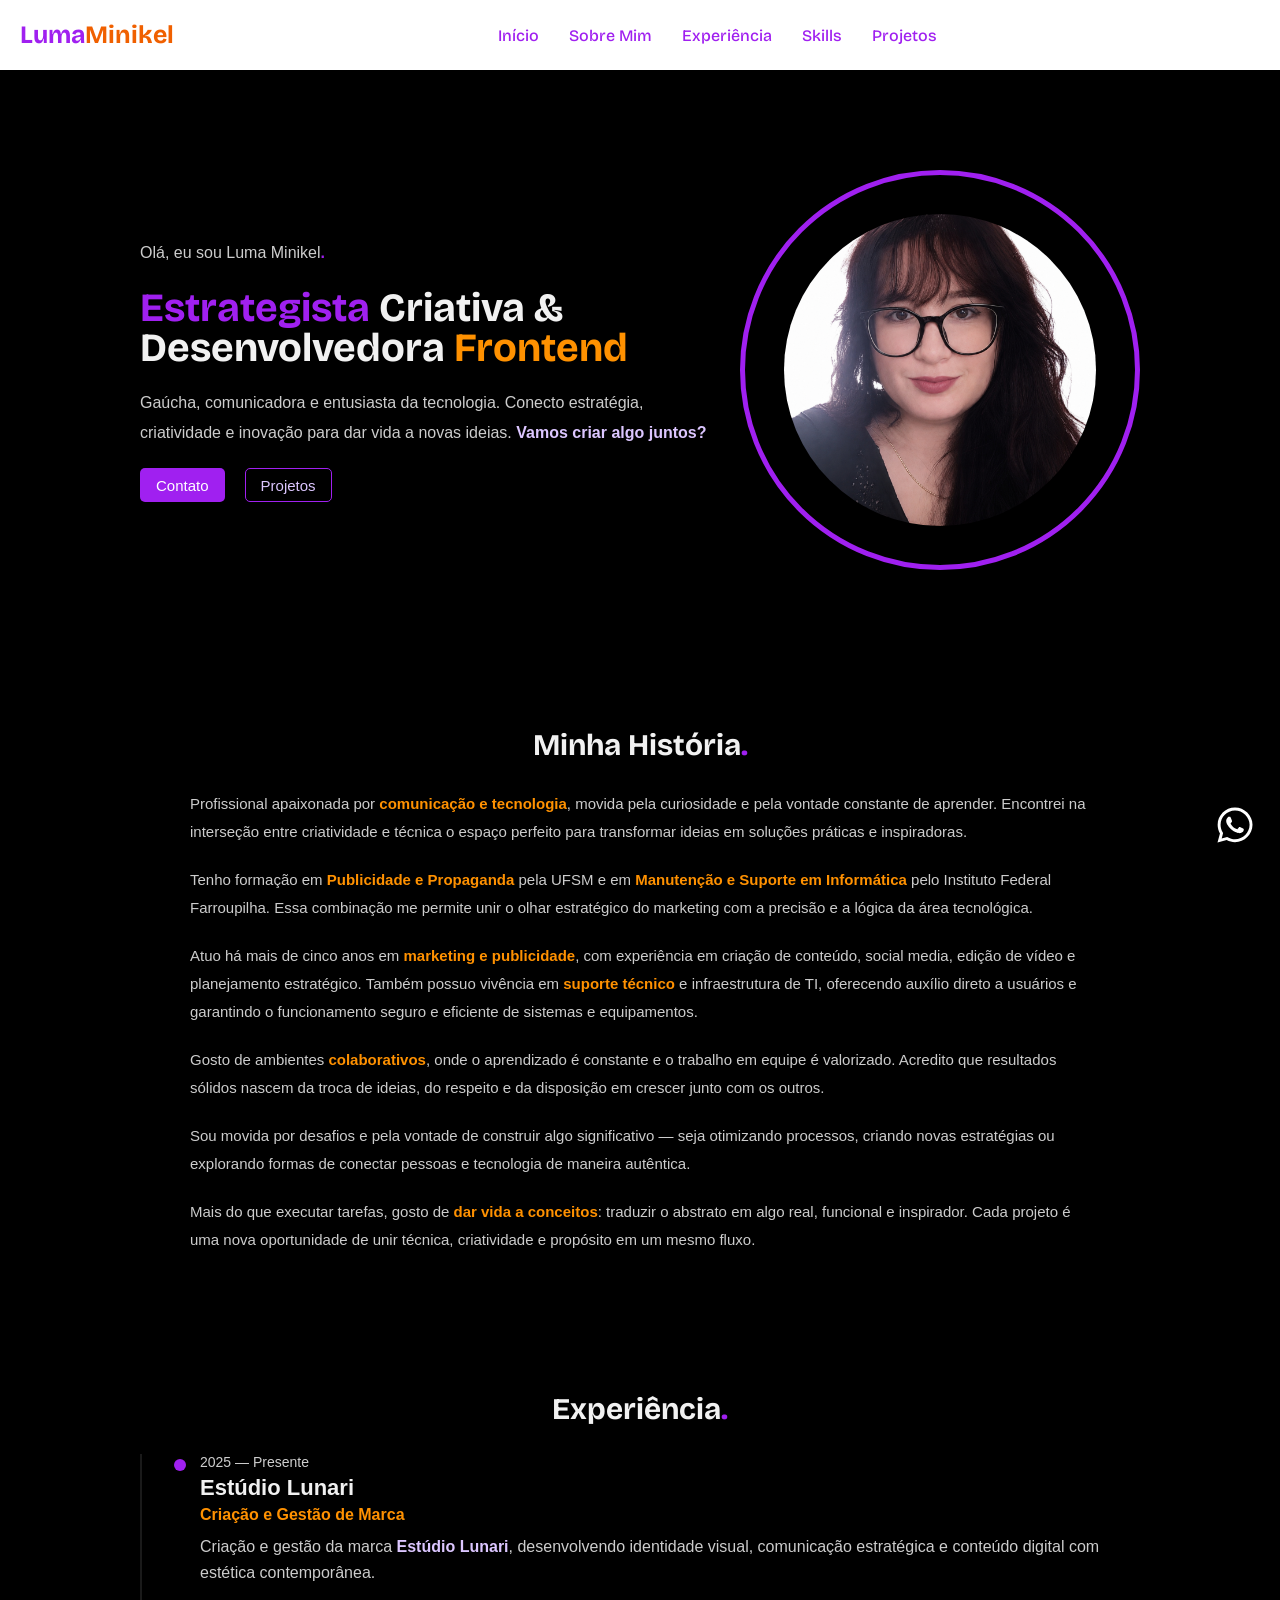
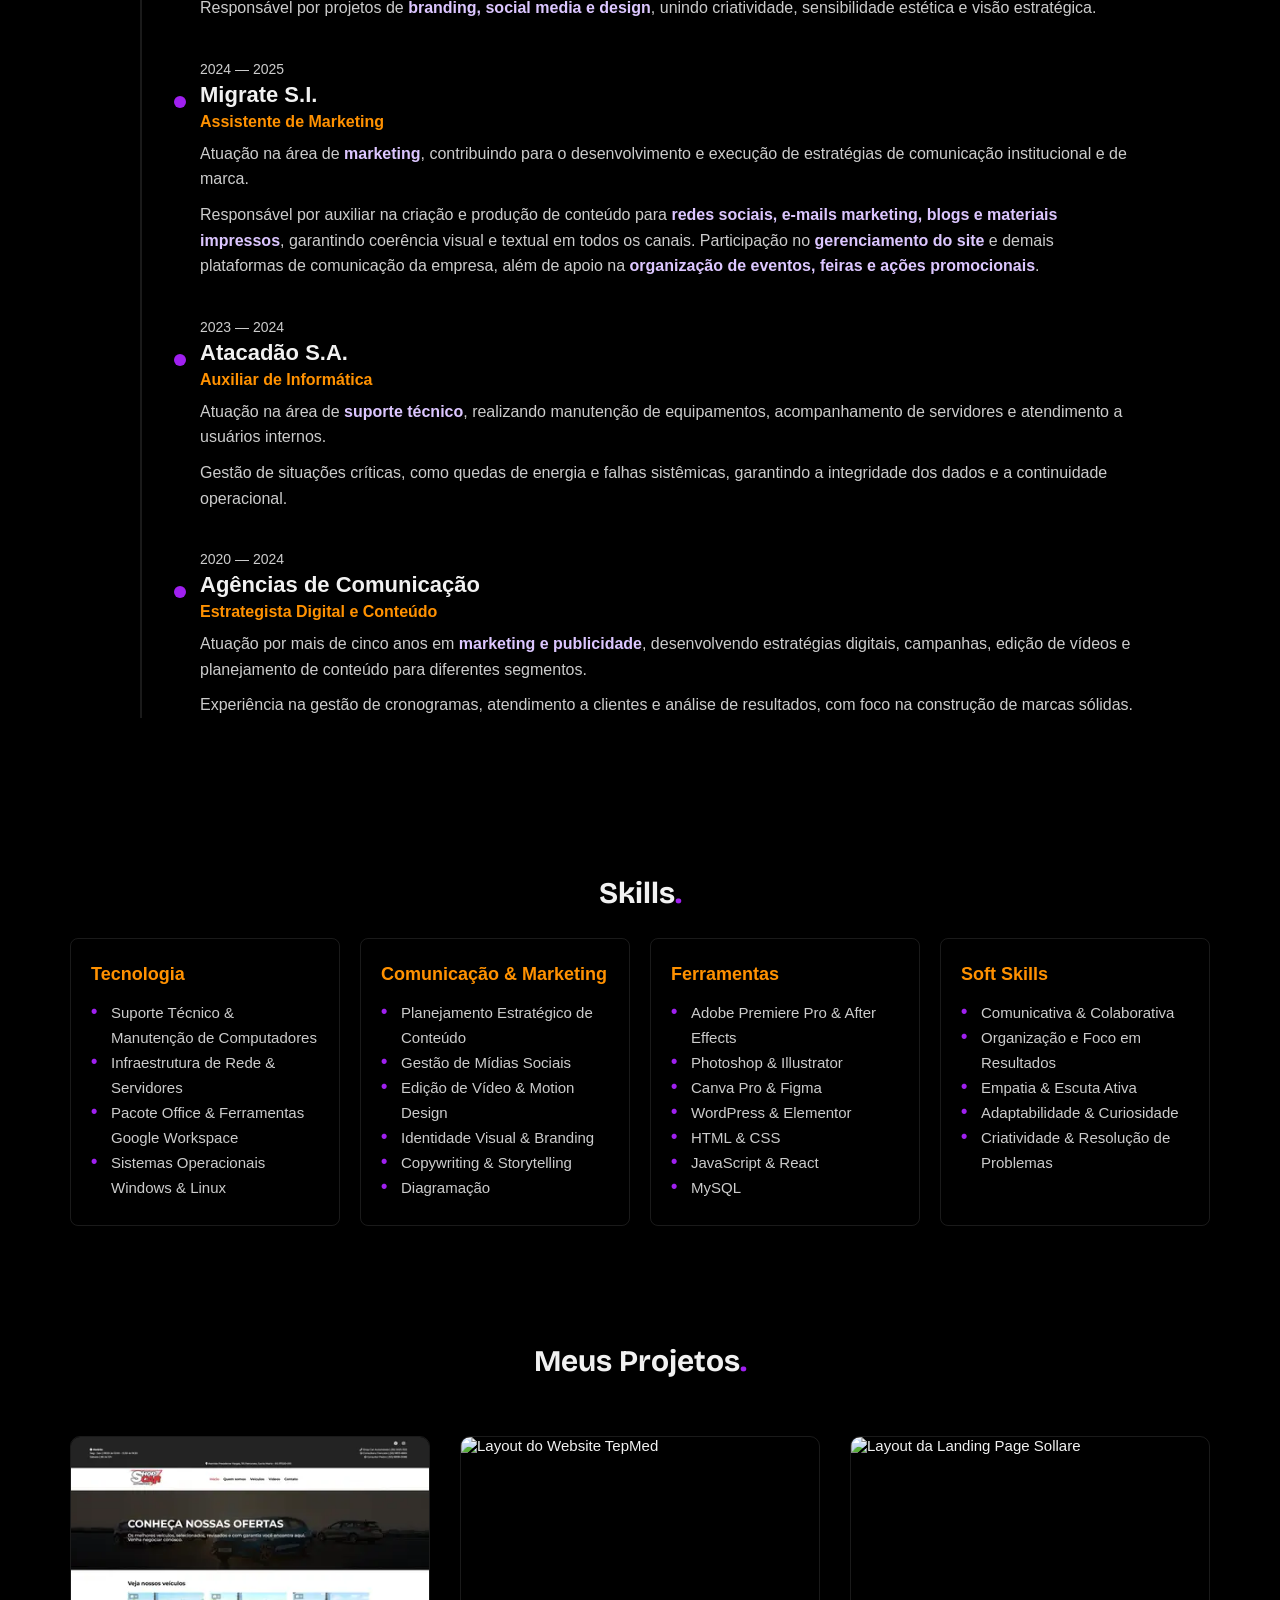
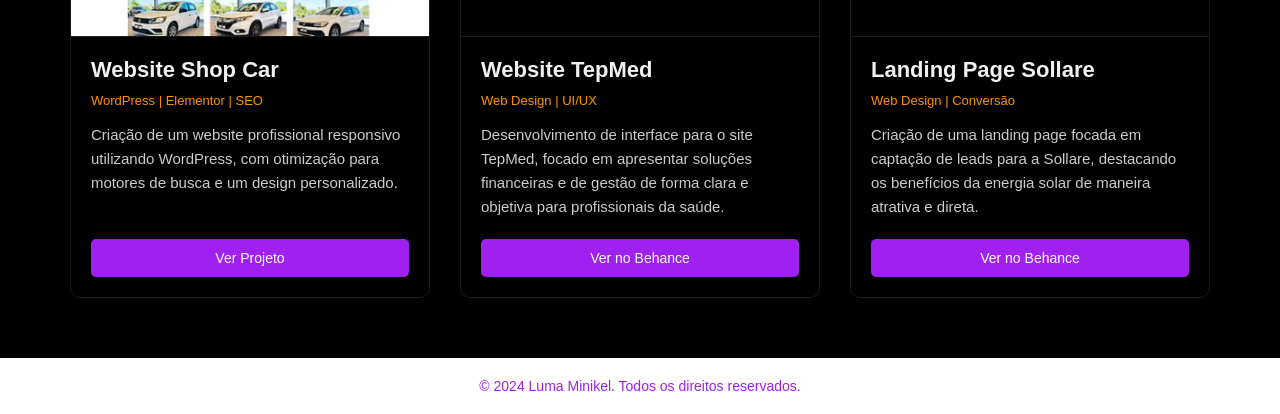
==== index.html @ 836a4a55 "ajustes projetos" ====
<!DOCTYPE html>
<html lang="pt-br">

<head>
  <meta charset="UTF-8">
  <meta name="viewport" content="width=device-width, initial-scale=1.0">
  <meta name="description"
    content="Portfólio de Luma Minikel, Estrategista Criativa e Desenvolvedora Frontend. Conheça meus projetos e minha jornada unindo comunicação, design e tecnologia.">
  <link rel="stylesheet" href="styles.css">
  <link rel="preconnect" href="https://fonts.googleapis.com">
  <link rel="preconnect" href="https://fonts.gstatic.com" crossorigin>
  <link
    href="https://fonts.googleapis.com/css2?family=Bricolage+Grotesque:opsz,wght@12..96,200..800&family=Raleway:ital,wght@0,100..900;1,100..900&display=swap"
    rel="stylesheet">

  <a href="https://wa.me/55559812413691" aria-label="Fale conosco no WhatsApp" target="_blank">
    <img src="assets/whatsapp-brands-solid-full.svg" alt="Ícone do WhatsApp"
      style="width: 50px; height: 50px; position: fixed; bottom: 50px; right: 20px; z-index: 1000;">
  </a>


  <title>Luma Minikel</title>

</head>

<body>
  <main>
    <header>
      <a href="#">
        <div><span class="enfaseprimaria">Luma</span><span class="enfasemenu">Minikel</span></div>
      </a>
      <nav>
        <button class="menu-hamburger" aria-label="Abrir menu"><span></span></button>
        <ul>
          <li><a href="#">Início</a></li>
          <li><a href="#about">Sobre Mim</a></li>
          <li><a href="#experience">Experiência</a></li>
          <li><a href="#skills">Skills</a></li>
          <li><a href="#projects">Projetos</a></li>
        </ul>
      </nav>
    </header>

    <section id="hero">
      <article>
        <p> Olá, eu sou Luma Minikel<span class="enfaseprimaria">.</span></p>
        <h1><span class="enfaseprimaria">Estrategista</span> Criativa & Desenvolvedora <span
            class="enfasesecundaria">Frontend</span></h1>
        <p> Gaúcha, comunicadora e entusiasta da tecnologia. Conecto estratégia, criatividade e inovação para dar vida a
          novas ideias. <span class="enfaseterciaria">Vamos criar algo juntos?</span>
        </p>

        <div class="hero-buttons" style="display: flex; gap: 2rem">
          <a class="primary" href="https://wa.me/5555981241369" target="_blank" rel="noopener noreferrer">Contato</a>

          <a class="outline" href="#projects">Projetos</a>
        </div>
      </article>
      <div class="frame">
        <img src="assets/Foto_Luma.webp" alt="Foto de perfil de Luma Minikel" fetchpriority="high">
      </div>
    </section>
    </section>
    <section id="about">
      <h2>Minha História<span class="enfaseprimaria">.</span></h2>
      <article>
        <p>
          Profissional apaixonada por <span class="enfasesecundaria">comunicação e tecnologia</span>, movida pela
          curiosidade e pela vontade constante de aprender.
          Encontrei na interseção entre criatividade e técnica o espaço perfeito para transformar ideias em soluções
          práticas e inspiradoras.
        </p>

        <p>
          Tenho formação em <span class="enfasesecundaria">Publicidade e Propaganda</span> pela UFSM e em <span
            class="enfasesecundaria">Manutenção e Suporte em Informática</span> pelo Instituto Federal Farroupilha.
          Essa combinação me permite unir o olhar estratégico do marketing com a precisão e a lógica da área
          tecnológica.
        </p>

        <p>
          Atuo há mais de cinco anos em <span class="enfasesecundaria">marketing e publicidade</span>, com experiência
          em
          criação de conteúdo, social media, edição de vídeo e planejamento estratégico.
          Também possuo vivência em <span class="enfasesecundaria">suporte técnico</span> e infraestrutura de TI,
          oferecendo auxílio direto a usuários e garantindo o funcionamento seguro e eficiente de sistemas e
          equipamentos.
        </p>

        <p>
          Gosto de ambientes <span class="enfasesecundaria">colaborativos</span>, onde o aprendizado é constante e o
          trabalho em equipe é valorizado.
          Acredito que resultados sólidos nascem da troca de ideias, do respeito e da disposição em crescer junto com os
          outros.
        </p>

        <p>
          Sou movida por desafios e pela vontade de construir algo significativo — seja otimizando processos, criando
          novas estratégias ou explorando formas de conectar pessoas e tecnologia de maneira autêntica.
        </p>

        <p>
          Mais do que executar tarefas, gosto de <span class="enfasesecundaria">dar vida a conceitos</span>: traduzir o
          abstrato em algo real, funcional e inspirador.
          Cada projeto é uma nova oportunidade de unir técnica, criatividade e propósito em um mesmo fluxo.
        </p>

      </article>
    </section>
    <section id="experience">
      <h2>Experiência<span class="enfaseprimaria">.</span></h2>

      <div class="linha-do-tempo-container">

        <article class="item-experiencia">
          <div class="data-e-ponto">
            <span class="data">2025 — Presente</span>
            <div class="ponto-timeline"></div>
          </div>
          <div class="conteudo-experiencia">
            <h3>Estúdio Lunari</h3>
            <p class="cargo">Criação e Gestão de Marca</p>
            <p class="descricao">Criação e gestão da marca <span class="enfaseterciaria">Estúdio Lunari</span>,
              desenvolvendo
              identidade visual, comunicação estratégica e conteúdo digital com estética contemporânea.</p>
            <p class="descricao">Responsável por projetos de <span class="enfaseterciaria">branding, social media e
                design</span>, unindo criatividade, sensibilidade estética e visão estratégica.</p>
          </div>
        </article>

        <article class="item-experiencia">
          <div class="data-e-ponto">
            <span class="data">2024 — 2025</span>
            <div class="ponto-timeline"></div>
          </div>
          <div class="conteudo-experiencia">
            <h3>Migrate S.I.</h3>
            <p class="cargo">Assistente de Marketing</p>
            <p class="descricao">Atuação na área de <span class="enfaseterciaria">marketing</span>, contribuindo para o
              desenvolvimento e execução de estratégias de comunicação institucional e de marca.</p>
            <p class="descricao">Responsável por auxiliar na criação e produção de conteúdo para <span
                class="enfaseterciaria">redes sociais, e-mails marketing, blogs e materiais impressos</span>, garantindo
              coerência visual e textual em todos os canais. Participação no <span class="enfaseterciaria">gerenciamento
                do site</span> e demais plataformas de comunicação da empresa, além de apoio na <span
                class="enfaseterciaria">organização de eventos, feiras e ações promocionais</span>.</p>
          </div>
        </article>
        <article class="item-experiencia">
          <div class="data-e-ponto">
            <span class="data">2023 — 2024</span>
            <div class="ponto-timeline"></div>
          </div>
          <div class="conteudo-experiencia">
            <h3>Atacadão S.A.</h3>
            <p class="cargo">Auxiliar de Informática</p>
            <p class="descricao">Atuação na área de <span class="enfaseterciaria">suporte técnico</span>, realizando
              manutenção de equipamentos, acompanhamento de servidores e atendimento a usuários internos.</p>
            <p class="descricao">Gestão de situações críticas, como quedas de energia e falhas sistêmicas, garantindo a
              integridade dos dados e a continuidade operacional.</p>
          </div>
        </article>
        <article class="item-experiencia">
          <div class="data-e-ponto">
            <span class="data">2020 — 2024</span>
            <div class="ponto-timeline"></div>
          </div>
          <div class="conteudo-experiencia">
            <h3>Agências de Comunicação</h3>
            <p class="cargo">Estrategista Digital e Conteúdo</p>
            <p class="descricao">Atuação por mais de cinco anos em <span class="enfaseterciaria">marketing e
                publicidade</span>, desenvolvendo estratégias digitais, campanhas, edição de vídeos e planejamento de
              conteúdo para diferentes segmentos.</p>
            <p class="descricao">Experiência na gestão de cronogramas, atendimento a clientes e análise de resultados,
              com foco na construção de marcas sólidas.</p>
          </div>
        </article>


      </div>
    </section>

    <section id="skills">
      <h2>Skills<span class="enfaseprimaria">.</span></h2>
      <article>
        <div class="skillGroup">
          <h3 class="skillTitle">Tecnologia</h3>
          <ul>
            <li>Suporte Técnico & Manutenção de Computadores</li>
            <li>Infraestrutura de Rede & Servidores</li>
            <li>Pacote Office & Ferramentas Google Workspace</li>
            <li>Sistemas Operacionais Windows & Linux</li>
          </ul>
        </div>

        <div class="skillGroup">
          <h3 class="skillTitle">Comunicação & Marketing</h3>
          <ul>
            <li>Planejamento Estratégico de Conteúdo</li>
            <li>Gestão de Mídias Sociais</li>
            <li>Edição de Vídeo & Motion Design</li>
            <li>Identidade Visual & Branding</li>
            <li>Copywriting & Storytelling</li>
            <li>Diagramação</li>
          </ul>
        </div>

        <div class="skillGroup">
          <h3 class="skillTitle">Ferramentas</h3>
          <ul>
            <li>Adobe Premiere Pro & After Effects</li>
            <li>Photoshop & Illustrator</li>
            <li>Canva Pro & Figma</li>
            <li>WordPress & Elementor</li>
            <li>HTML & CSS</li>
            <li>JavaScript & React</li>
            <li>MySQL</li>
          </ul>
        </div>

        <div class="skillGroup">
          <h3 class="skillTitle">Soft Skills</h3>
          <ul>
            <li>Comunicativa & Colaborativa</li>
            <li>Organização e Foco em Resultados</li>
            <li>Empatia & Escuta Ativa</li>
            <li>Adaptabilidade & Curiosidade</li>
            <li>Criatividade & Resolução de Problemas</li>
          </ul>
        </div>
      </article>
    </section>

    <section id="projects">
      <h2>Meus Projetos<span class="enfaseprimaria">.</span></h2>
      <div class="projetos-grid">

      <!-- Projeto 01: Shop Car -->
        <article class="projeto-card">
          <img src="assets/Shopcar Banner.webp" alt="Website Shop Car Automóveis">
          <div class="card-conteudo">
            <h3>Website Shop Car</h3>
            <p class="tecnologias">WordPress | Elementor | SEO</p>
            <p class="descricao">Criação de um website profissional responsivo utilizando WordPress, com otimização para motores de busca e um design personalizado.</p>
            <div class="card-botoes">
              <a href="https://shopcarautomoveis.com.br" target="_blank" class="primary">Ver Projeto</a>
            </div>
          </div>
        </article>

        <!-- Projeto 02: TepMed -->
        <article class="projeto-card">
          <img src="assets/TepMed.jpg" alt="Layout do Website TepMed">
          <div class="card-conteudo">
            <h3>Website TepMed</h3>
            <p class="tecnologias">Web Design | UI/UX</p>
            <p class="descricao">Desenvolvimento de interface para o site TepMed, focado em apresentar soluções financeiras e de gestão de forma clara e objetiva para profissionais da saúde.</p>
            <div class="card-botoes">
              <a href="SEU_LINK_DO_BEHANCE_AQUI" target="_blank" class="primary">Ver no Behance</a>
            </div>
          </div>
        </article>

        <!-- Projeto 03: Sollare -->
        <article class="projeto-card">
          <img src="assets/Sollare.jpg" alt="Layout da Landing Page Sollare">
          <div class="card-conteudo">
            <h3>Landing Page Sollare</h3>
            <p class="tecnologias">Web Design | Conversão</p>
            <p class="descricao">Criação de uma landing page focada em captação de leads para a Sollare, destacando os benefícios da energia solar de maneira atrativa e direta.</p>
            <div class="card-botoes">
              <a href="SEU_LINK_DO_BEHANCE_AQUI" target="_blank" class="primary">Ver no Behance</a>
            </div>
          </div>
        </article>

      </div>
    </section>

  </main>
  <footer>
    <p>© 2024 Luma Minikel. Todos os direitos reservados.</p>
  </footer>
  <script src="main.js" defer></script>
</body>

</html>
---- styles.css ----
/* =================================
   1. RESET E VARIÁVEIS (DARK MODE)
   ================================= */
* {
  margin: 0;
  padding: 0;
  box-sizing: border-box;
}

:root {
  /* Cores do Purplefolio (Dark Mode) */
  --color-menu-destaque: #f06000;
  --color-primary: #a020f0; /* Roxo principal */
  --color-secondary: #ff9100; /* Laranja de destaque */
  --color-terciary: #dcc6ff; /* Roxo claro */
  --color-accent: #ffffff; /* Cinza Escuro para Header/Footer */
  --background-color: #000000; /* Fundo Preto */
  --font-color: #f1f1f1; /* Texto Branco/Claro */
  --color-sutil-border: rgba(255, 255, 255, 0.1); /* Borda/linha sutil */
  --color-card-background: rgba(255, 255, 255, 0); /* Fundo de cartão sutil */

  font-size: 62.5%;
}

.enfasemenu {
  color: var(--color-menu-destaque);
  font-weight: 700;
}

.enfaseprimaria {
  color: var(--color-primary);
  font-weight: 700;
}
.enfasesecundaria {
  color: var(--color-secondary);
  font-weight: 700;
}

.enfaseterciaria {
  color: var(--color-terciary);
  font-weight: 600;
}

.bricolage-grotesque {
  font-family: "Bricolage Grotesque", sans-serif;
  font-weight: 700;
  font-style: normal;
}

.reaway-regular {
  font-family: "Relaway", sans-serif;
  font-weight: 400;
  font-style: normal;
}

body {
  display: flex;
  flex-direction: column;
  min-height: 100vh;
  background-color: var(--background-color);
  color: var(--font-color);
  font-family: Relaway, sans-serif;
  font-size: 1.5rem;
  font-weight: 500;
}

h1 {
  font-family: "Bricolage Grotesque", sans-serif;
  font-size: 4rem;
  line-height: 4rem;
  font-weight: 700;
  color: var(--font-color);
}

h2 {
  font-family: "Bricolage Grotesque", sans-serif;
  color: var(--font-color); /* Títulos brancos */
  font-size: 3rem;
  font-weight: bolder;
  line-height: 3rem;
  margin-bottom: 3rem;
  text-align: center; /* Centralizando títulos de seção */
}

/* Ajustes de margin para as seções */
#about,
#experience,
#skills {
  padding: 6rem 3rem;
  max-width: 1200px;
  margin: 0 auto; /* Centraliza o conteúdo da seção */
}

#skills ul {
  list-style: none;
}

a.primary,
a.outline {
  text-decoration: none; /* Novo: Remove o sublinhado */
  display: inline-block; /* Novo: Permite padding e box model */
  border: 0.1rem solid transparent;
  border-radius: 0.5rem;
  cursor: pointer;
  font-size: 1.5rem;
  font-weight: 500;
  padding: 0.75rem 1.5rem;
  transition: background-color 0.3s ease, border-color 0.3s ease,
    color 0.3s ease;
}

a.primary {
  background-color: var(--color-primary);
  color: #fff;
}

a.outline {
  background-color: transparent;
  border: 0.1rem solid var(--color-primary);
  color: var(--color-terciary);
}

a.primary:hover,
a.outline:hover {
  background-color: var(--color-secondary);
  border-color: var(--color-secondary);
  color: var(--font-color);
}
/* =================================
   2. ESTILOS DO HEADER E NAVEGAÇÃO
   ================================= */
header {
  display: flex;
  font-family: Bricolage Grotesque, sans-serif;
  justify-content: space-between;
  align-items: center;
  padding: 2rem 2rem;
  background-color: #ffffff;
  box-shadow: var(--color-primary);
  color: var(--color-primary);

  /* PROPRIEDADES PARA FIXAR O MENU */
  position: sticky; /* Define que o elemento deve ser fixo no scroll */
  top: 0; /* Fixa ele a 0px do topo do viewport */
  z-index: 1000; /* Garante que o header fique ACIMA de outros elementos */
}

/* Estilo para o link que envolve o nome/logo (Luma Minikel) */
header > a:first-child {
  text-decoration: none;
  color: inherit;
  font-size: 2.5rem;
  font-weight: 700;
}

/* Estilos para a navegação (nav) */
header nav {
  font-size: 1.6rem;
  flex: 1;
}

/* Estilos para a lista não ordenada (ul) */
header nav ul {
  display: flex;
  justify-content: center;
  gap: 3rem;
  list-style: none; /* Garante que a lista não tenha marcadores */
  padding: 0; /* Remove padding padrão do navegador */
  margin: 0; /* Remove margin padrão do navegador */
}

/* 2. ESTILOS CRUCIAIS: Para a tag <a> dentro do <li> */
header nav ul li a {
  color: inherit; /* Herda a cor do header (var(--color-primary)) */
  text-decoration: none; /* Remove o sublinhado padrão do link */
  font-weight: 500;
  transition: color 0.3s ease;
  cursor: pointer;
  display: block; /* Torna o link um bloco para preencher o <li> */
}

/* Efeito de HOVER (ao passar o mouse) - aplicado ao <a> */
header nav ul li a:hover {
  color: var(--color-menu-destaque);
}

/* Estilo para o link ATIVO, que prevalece sobre o hover */
header nav ul li a.active {
  color: var(--color-menu-destaque);
}

/* ========================================================================= */
/* 3. CORREÇÃO DO SALTO DA ÂNCORA (SCROLL OFFSET) */
/* ========================================================================= */

/* Aplica uma margem no topo de todas as seções que são alvos de links âncora. */
/* O valor (10rem) deve ser MAIOR que a altura total do seu header (Ex: 8rem) */
section[id] {
  scroll-margin-top: 10rem;
}

/* =================================
   3. SEÇÃO HERO
   ================================= */

#hero {
  display: grid;
  grid-template-columns: 2fr 1fr;
  gap: 3rem;
  margin: auto;
  padding: 10rem;
  align-items: center;
  justify-items: end;
  align-content: center;
  justify-content: center;
  max-width: 1200px;
}

#hero article {
  display: flex;
  flex: 1;
  flex-direction: column;
  justify-content: center;
  gap: 2rem;
  align-self: center;
}

#hero article > p {
  font-size: 1.6rem;
  font-weight: 500;
  line-height: 3rem;
  align-content: center;
  color: #cccccc;
}

#hero .frame {
  align-items: center;
  border: 0.5rem solid var(--color-primary);
  border-radius: 50%;
  display: flex;
  justify-content: center;
  width: 40rem;
  height: 40rem;
  min-width: 300px; /* Garante um tamanho mínimo em telas menores */
}

#hero .frame img {
  width: 80%;
  aspect-ratio: 1/1;
  object-fit: cover;
  border-radius: 50%;
  transform: scaleX(-1);
}

/* =================================
   4. SEÇÃO ABOUT
   ================================= */

#about article {
  max-width: 900px;
  margin: 0 auto;
}

#about article p {
  margin-bottom: 2rem;
  line-height: 2.8rem;
  color: #cccccc;
}

/* =================================
   5. SEÇÃO EXPERIENCE (LINHA DO TEMPO - PURPLEFOLIO)
   ================================= */

.linha-do-tempo-container {
  max-width: 100rem;
  margin: 0 auto;
  position: relative;
  padding-left: 2rem; /* Espaço para a linha vertical e ponto */
}

/* Linha Vertical */
.linha-do-tempo-container::before {
  content: "";
  position: absolute;
  top: 0;
  left: 0; /* Alinha a linha na borda esquerda */
  bottom: 0;
  width: 0.2rem;
  background-color: var(--color-sutil-border);
  z-index: 0;
}

.item-experiencia {
  display: block; /* Cada item ocupa uma linha */
  margin-bottom: 4rem;
  position: relative;
  padding-left: 2rem; /* Espaço entre a linha e o texto */
}

/* Ajusta a Data (opcionalmente) */
.data {
  font-weight: 500;
  font-size: 1.4rem;
  color: #cecece;
  margin-bottom: 0.5rem;
  margin-left: 2rem;
  display: block; /* Força a data para cima do título */
}

/* Ponto de marcação */
.ponto-timeline {
  width: 1.2rem;
  height: 1.2rem;
  border-radius: 50%;
  background-color: var(--color-primary);
  position: absolute;
  left: -0.6rem; /* Meia largura para centralizar o ponto na linha vertical (left: 0) */
  top: 3.5rem; /* Ajuste manual para alinhar com o h3 + data */
  z-index: 1;
  box-shadow: 0 0 0 0.4rem var(--background-color);
}

/* Ajusta a posição do ponto para se alinhar com o título/data */
.item-experiencia:first-child .ponto-timeline {
  top: 0.5rem; /* Mais alto para o primeiro item */
}

/* O conteúdo não precisa de Flexbox, pois está em bloco */
.data-e-ponto {
  width: 100%; /* Ocupa a largura total */
  margin-right: 0;
  align-items: flex-start; /* Alinha a data à esquerda */
  position: relative;
}
/* Alinhar o ponto com o texto */
.ponto-timeline {
  left: -0.6rem;
  top: 3.5rem;
}

.conteudo-experiencia {
  flex-grow: 1;
  padding-left: 2rem; /* 20px */
}

.conteudo-experiencia h3 {
  font-size: 2.2rem; /* 22px */
  margin-top: 0; /* AJUSTE DE ALINHAMENTO: Garante que o topo do h3 inicie no 0 */
  margin-bottom: 0.5rem; /* 5px */
  color: var(--font-color);
}

.conteudo-experiencia .cargo {
  font-size: 1.6rem; /* 16px */
  font-weight: 600;
  color: var(--color-secondary);
  margin: 0 0 1rem 0; /* 10px */
}

.conteudo-experiencia .descricao {
  line-height: 1.6;
  font-size: 1.6rem; /* 16px */
  margin-bottom: 1rem; /* 10px */
  color: #cccccc;
}

/* === RESPONSIVIDADE EM REM (768px = 76.8rem) === */

@media (max-width: 76.8rem) {
  .linha-do-tempo-container::before {
    left: 2rem; /* 20px */
  }

  .item-experiencia {
    padding-left: 3rem; /* 30px */
    margin-bottom: 4rem; /* 40px */
  }

  .data {
    position: relative;
    left: 3rem; /* 30px */
  }

  .ponto-timeline {
    left: -1.8rem; /* 18px */
    right: auto;
    top: 3.5rem; /* 35px - Ajustado para alinhar visualmente com o conteúdo no mobile */
  }

  .conteudo-experiencia {
    padding-left: 0;
  }
}

/* =================================
   6. SEÇÃO SKILLS (GRID CARDS - PURPLEFOLIO)
   ================================= */

#skills article {
  display: grid;
  grid-template-columns: repeat(4, 1fr);
  gap: 2rem;
  max-width: 1200px;
  margin: 0 auto;
}

/* Estilizando cada Grupo de Skill (o Cartão) */
.skillGroup {
  border: 0.1rem solid var(--color-sutil-border);
  border-radius: 0.8rem;
  padding: 2.5rem 2rem;
  background-color: var(--color-card-background);
  transition: transform 0.3s ease, box-shadow 0.3s ease;
}

.skillGroup:hover {
  transform: translateY(-0.5rem);
  box-shadow: 0 0 2rem rgba(160, 32, 240, 0.15); /* Sombra sutil com a cor primária */
}

.skillGroup .skillTitle {
  font-size: 1.8rem;
  font-weight: 700;
  margin-bottom: 1.5rem;
  color: var(--color-secondary);
}

#skills ul {
  padding-left: 0;
  margin: 0;
}

#skills ul li {
  font-size: 1.5rem;
  line-height: 2.5rem;
  color: #cccccc;
  position: relative;
  padding-left: 2rem;
}

/* Criando o ponto de lista */
#skills ul li::before {
  content: "•";
  color: var(--color-primary);
  font-weight: 700;
  font-size: 1.8rem;
  position: absolute;
  left: 0;
  top: -0.1rem;
}

/* =================================
   7. RESPONSIVIDADE
   ================================= */

/* Tablets (Max-width: 1024px) */
@media (max-width: 1024px) {
  #hero {
    margin: 5rem 0;
    grid-template-columns: 1fr; /* Hero em uma coluna */
    justify-items: center; /* Centraliza a foto */
  }

  #hero article {
    order: 2; /* Coloca o texto abaixo da imagem */
    padding: 0 2rem;
    text-align: center; /* Centraliza o texto do hero */
  }

  #hero .frame {
    order: 1;
    margin-bottom: 4rem;
    width: 35rem;
    height: 35rem;
  }

  .hero-buttons {
    justify-content: center;
  }

  /* Skills: 2 Colunas */
  #skills article {
    grid-template-columns: repeat(2, 1fr);
  }

  /* Experiência: Ajuste de Largura */
  .linha-do-tempo-container {
    padding: 0 20px;
  }
  .data {
    position: static; /* Remove o posicionamento relativo */
    margin-left: 0; /* Remove a margem */
    margin-bottom: 1rem;
  }
}

/* Mobile (Max-width: 768px) */
@media (max-width: 768px) {
  h2 {
    font-size: 4rem;
  }

  header {
    flex-direction: column;
    padding: 1.5rem 2rem;
  }

  header nav ul {
    gap: 1.5rem;
    padding-top: 1rem;
  }

  /* Hero */
  #hero {
    padding: 0.6rem;
  }
  #hero article .title {
    font-family: "Bricolage Grotesque", sans-serif;
    font-size: 4rem; /* Aumentado de 4rem para 4.5rem no mobile */
    line-height: 5rem;
    font-weight: 700;
  }

  /* Skills: 1 Coluna */
  #skills article {
    grid-template-columns: 1fr;
  }

  /* Experiência: Layout de coluna única */
  .linha-do-tempo-container::before {
    left: 2rem; /* Move a linha vertical para a lateral esquerda */
    width: 0.2rem;
  }

  .item-experiencia {
    flex-direction: column;
    margin-bottom: 4rem;
    padding-left: 3rem; /* Espaço para a linha e o ponto */
  }

  .data-e-ponto {
    width: 100%;
    margin-right: 0;
    align-items: flex-start; /* Alinha a data à esquerda */
    padding-top: 0;
  }

  .data {
    position: static; /* Remove o posicionamento relativo */
    margin-left: 1.2rem; /* Remove a margem */
    margin-bottom: 1rem;
  }

  .ponto-timeline {
    left: -0.6rem; /* Alinha o ponto com a linha */
    top: 0.5rem;
  }

  .conteudo-experiencia {
    padding-left: 0;
  }

  .conteudo-experiencia h3 {
    margin-top: 0.5rem;
  }
}

/* =================================
   8. SEÇÃO PROJECTS (CARDS)
   ================================= */

#projects {
  padding: 6rem 3rem;
  max-width: 120rem;
  margin: 0 auto;
}

#projects h2 {
  margin-bottom: 6rem;
}

.projetos-grid {
  display: grid;
  grid-template-columns: repeat(
    auto-fit,
    minmax(30rem, 1fr)
  ); /* Layout responsivo de cards */
  gap: 3rem; /* Espaço entre os cards */
}

.projeto-card {
  background-color: var(--color-card-background); /* Fundo sutil */
  border: 0.1rem solid var(--color-sutil-border); /* Borda sutil */
  border-radius: 1rem;
  overflow: hidden; /* Garante que a imagem siga o border-radius */
  display: flex;
  flex-direction: column;
  transition: transform 0.3s ease, box-shadow 0.3s ease;
}

.projeto-card:hover {
  transform: translateY(-0.8rem);
  box-shadow: 0 1.5rem 3rem rgba(160, 32, 240, 0.2); /* Sombra mais pronunciada no hover */
}

.projeto-card img {
  width: 100%;
  height: 20rem; /* Altura fixa para as imagens dos cards */
  object-fit: cover; /* Garante que a imagem cubra a área sem distorcer */
  display: block;
  border-bottom: 0.1rem solid var(--color-sutil-border); /* Separador da imagem para o conteúdo */
}

.card-conteudo {
  padding: 2rem;
  flex-grow: 1; /* Faz o conteúdo ocupar o espaço restante */
  display: flex;
  flex-direction: column;
}

.card-conteudo h3 {
  font-size: 2.2rem;
  color: var(--font-color);
  margin-bottom: 1rem;
}

.card-conteudo .tecnologias {
  font-size: 1.3rem;
  color: var(--color-secondary); /* Destaque laranja para tecnologias */
  font-weight: 500;
  margin-bottom: 1.5rem;
}

.card-conteudo .descricao {
  font-size: 1.5rem;
  color: #cccccc;
  line-height: 1.6;
  margin-bottom: 2rem;
  flex-grow: 1; /* Permite que a descrição ocupe espaço extra antes dos botões */
}

.card-botoes {
  display: flex;
  gap: 1.5rem; /* Espaço entre os botões */
  margin-top: auto; /* Empurra os botões para a parte inferior do card */
}

.card-botoes .primary,
.card-botoes .outline {
  width: 100%; /* Faz os botões ocuparem a largura total disponível */
  text-align: center;
  padding: 1rem 1.5rem;
  font-size: 1.4rem;
  text-decoration: none; /* Remove sublinhado padrão dos links */
}

/* =================================
   9. RESPONSIVIDADE ADICIONAL PARA PROJETOS
   ================================= */

@media (max-width: 768px) {
  .projetos-grid {
    grid-template-columns: 1fr; /* Uma coluna em mobile */
    gap: 2rem;
  }

  #projects {
    padding: 4rem 2rem;
  }
}

@media (max-width: 480px) {
  .card-conteudo h3 {
    font-size: 2rem;
  }

  .card-conteudo .descricao {
    font-size: 1.4rem;
  }
  .card-botoes {
    flex-direction: column; /* Botões empilhados em telas muito pequenas */
  }
}

footer {
  background-color: var(--color-accent);
  box-shadow: var(--color-primary);
  padding: 20px 40px;
  text-align: center;
  font-size: 1.4rem;
  color: var(--color-primary);
  margin-top: auto; /* Garante que o footer fique no final */
  order: 2;
}
/* =================================
   10. MENU HAMBURGUER E RESPONSIVO
   ================================= */

.menu-hamburger {
  display: none; /* Escondido por padrão */
  border: none;
  background: none;
  cursor: pointer;
  padding: 1rem;
  position: relative;
  width: 30px;
  height: 22px;
}

.menu-hamburger::before,
.menu-hamburger::after,
.menu-hamburger span {
  content: "";
  position: absolute;
  left: 0;
  width: 100%;
  height: 2px;
  background-color: var(--color-primary);
  transition: transform 0.3s ease, top 0.3s ease, opacity 0.3s ease;
}

.menu-hamburger::before {
  top: 0;
}

.menu-hamburger span {
  top: 10px;
}

.menu-hamburger::after {
  top: 20px;
}

@media (max-width: 768px) {
  .menu-hamburger {
    display: block;
    position: absolute;
    right: 2rem;
    top: 50%;
    transform: translateY(-50%);
    z-index: 1001;
  }

  header nav ul {
    position: fixed;
    top: 0;
    right: -100%;
    width: 70%;
    height: 100vh;
    background-color: #111;
    flex-direction: column;
    justify-content: flex-start;
    align-items: center;
    padding-top: 10rem;
    transition: right 0.4s ease-in-out;
    gap: 2rem;
  }

  header nav.nav-active ul {
    right: 0;
  }

  header nav.nav-active .menu-hamburger::before {
    top: 10px;
    transform: rotate(45deg);
  }

  header nav.nav-active .menu-hamburger::after {
    top: 10px;
    transform: rotate(-45deg);
  }

  header nav.nav-active .menu-hamburger span {
    opacity: 0;
  }

  header nav ul li a {
    font-size: 2.2rem;
    color: var(--font-color);
  }
}
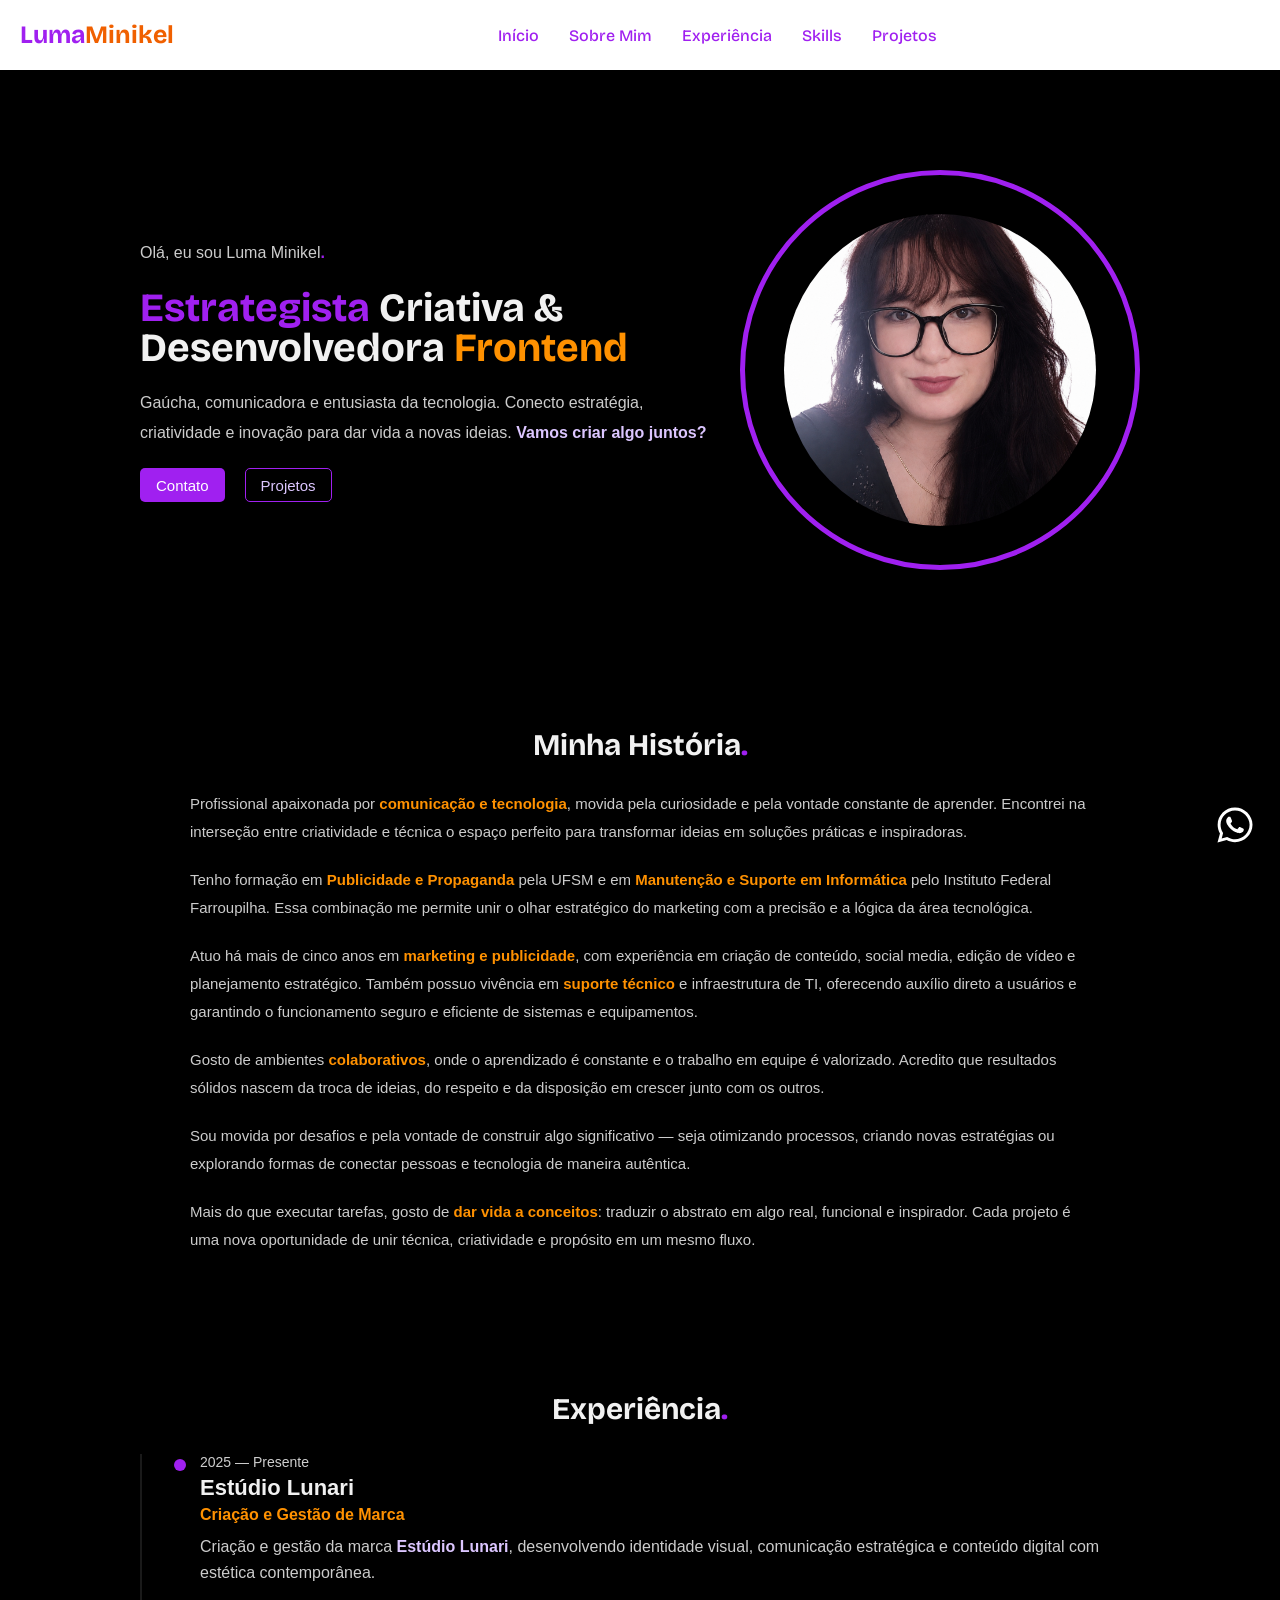
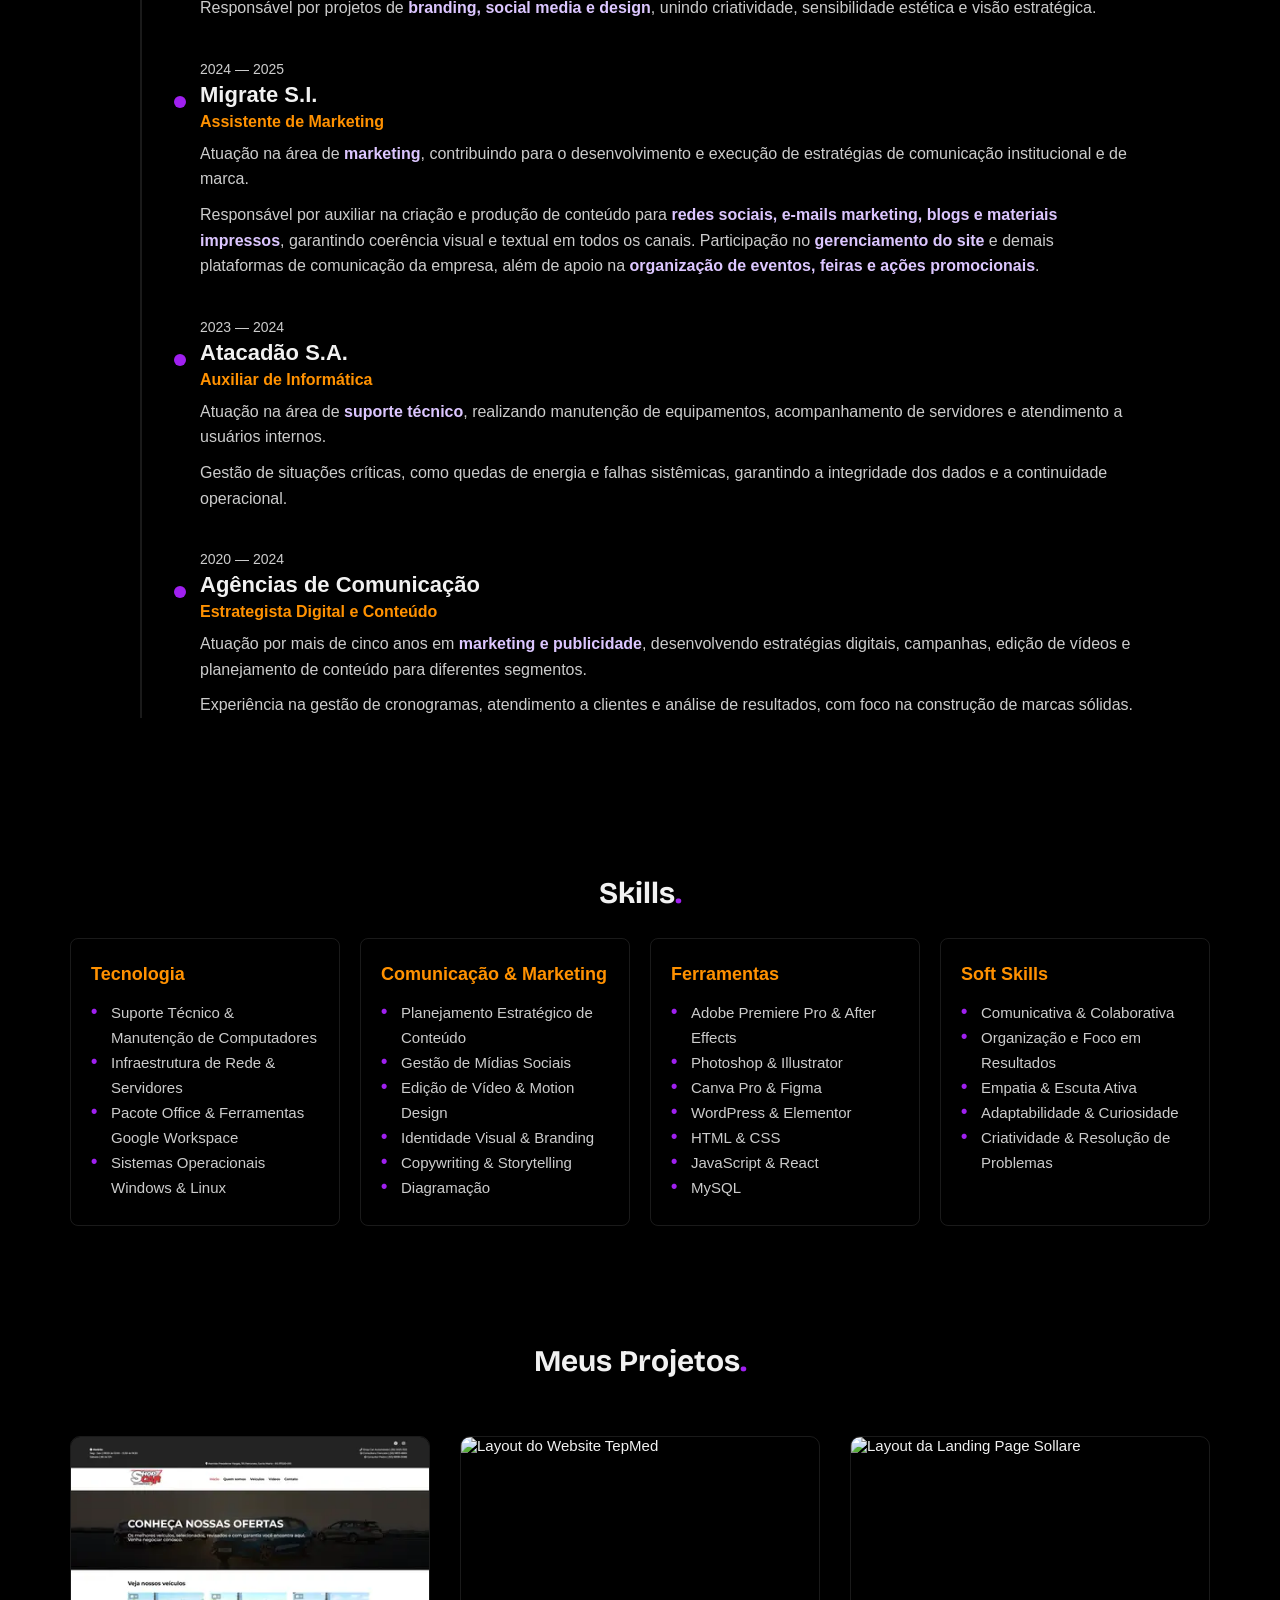
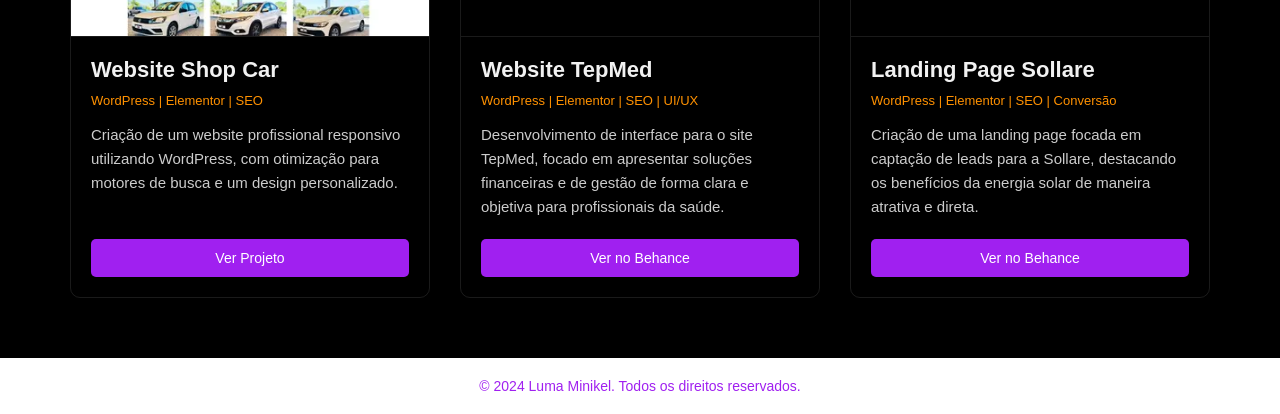
==== commit f4019b45: "links e imagens projetos" ====
--- a/index.html
+++ b/index.html
@@ -252,10 +252,10 @@
           <img src="assets/TepMed.jpg" alt="Layout do Website TepMed">
           <div class="card-conteudo">
             <h3>Website TepMed</h3>
-            <p class="tecnologias">Web Design | UI/UX</p>
+            <p class="tecnologias">WordPress | Elementor | SEO | UI/UX</p>
             <p class="descricao">Desenvolvimento de interface para o site TepMed, focado em apresentar soluções financeiras e de gestão de forma clara e objetiva para profissionais da saúde.</p>
             <div class="card-botoes">
-              <a href="SEU_LINK_DO_BEHANCE_AQUI" target="_blank" class="primary">Ver no Behance</a>
+              <a href="https://www.behance.net/gallery/210842467/DESENVOLVIMENTO-WEB-TEPMED" target="_blank" class="primary">Ver no Behance</a>
             </div>
           </div>
         </article>
@@ -265,10 +265,10 @@
           <img src="assets/Sollare.jpg" alt="Layout da Landing Page Sollare">
           <div class="card-conteudo">
             <h3>Landing Page Sollare</h3>
-            <p class="tecnologias">Web Design | Conversão</p>
+            <p class="tecnologias">WordPress | Elementor | SEO | Conversão</p>
             <p class="descricao">Criação de uma landing page focada em captação de leads para a Sollare, destacando os benefícios da energia solar de maneira atrativa e direta.</p>
             <div class="card-botoes">
-              <a href="SEU_LINK_DO_BEHANCE_AQUI" target="_blank" class="primary">Ver no Behance</a>
+              <a href="https://www.behance.net/gallery/210842069/DESENVOLVIMENTO-WEB-CLIENTE-SOLLARE-ENERGIA-SOLAR" target="_blank" class="primary">Ver no Behance</a>
             </div>
           </div>
         </article>
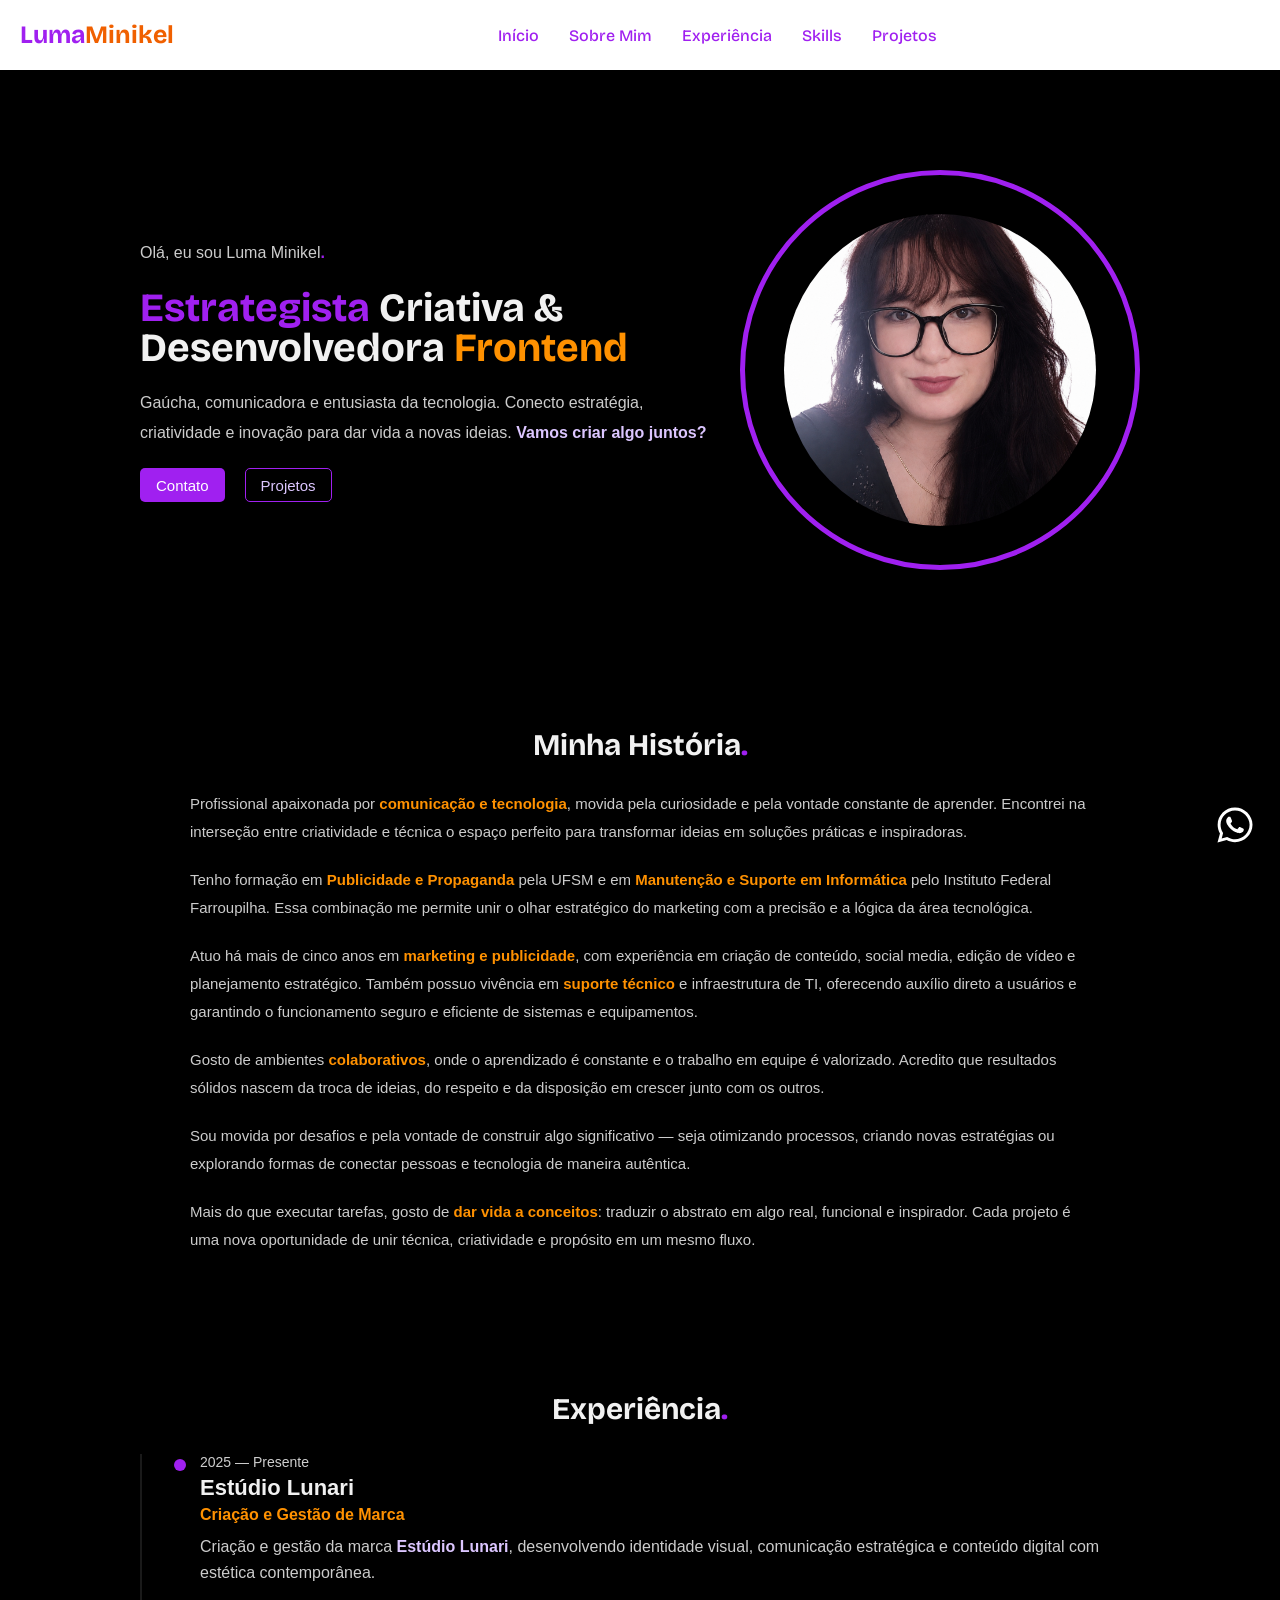
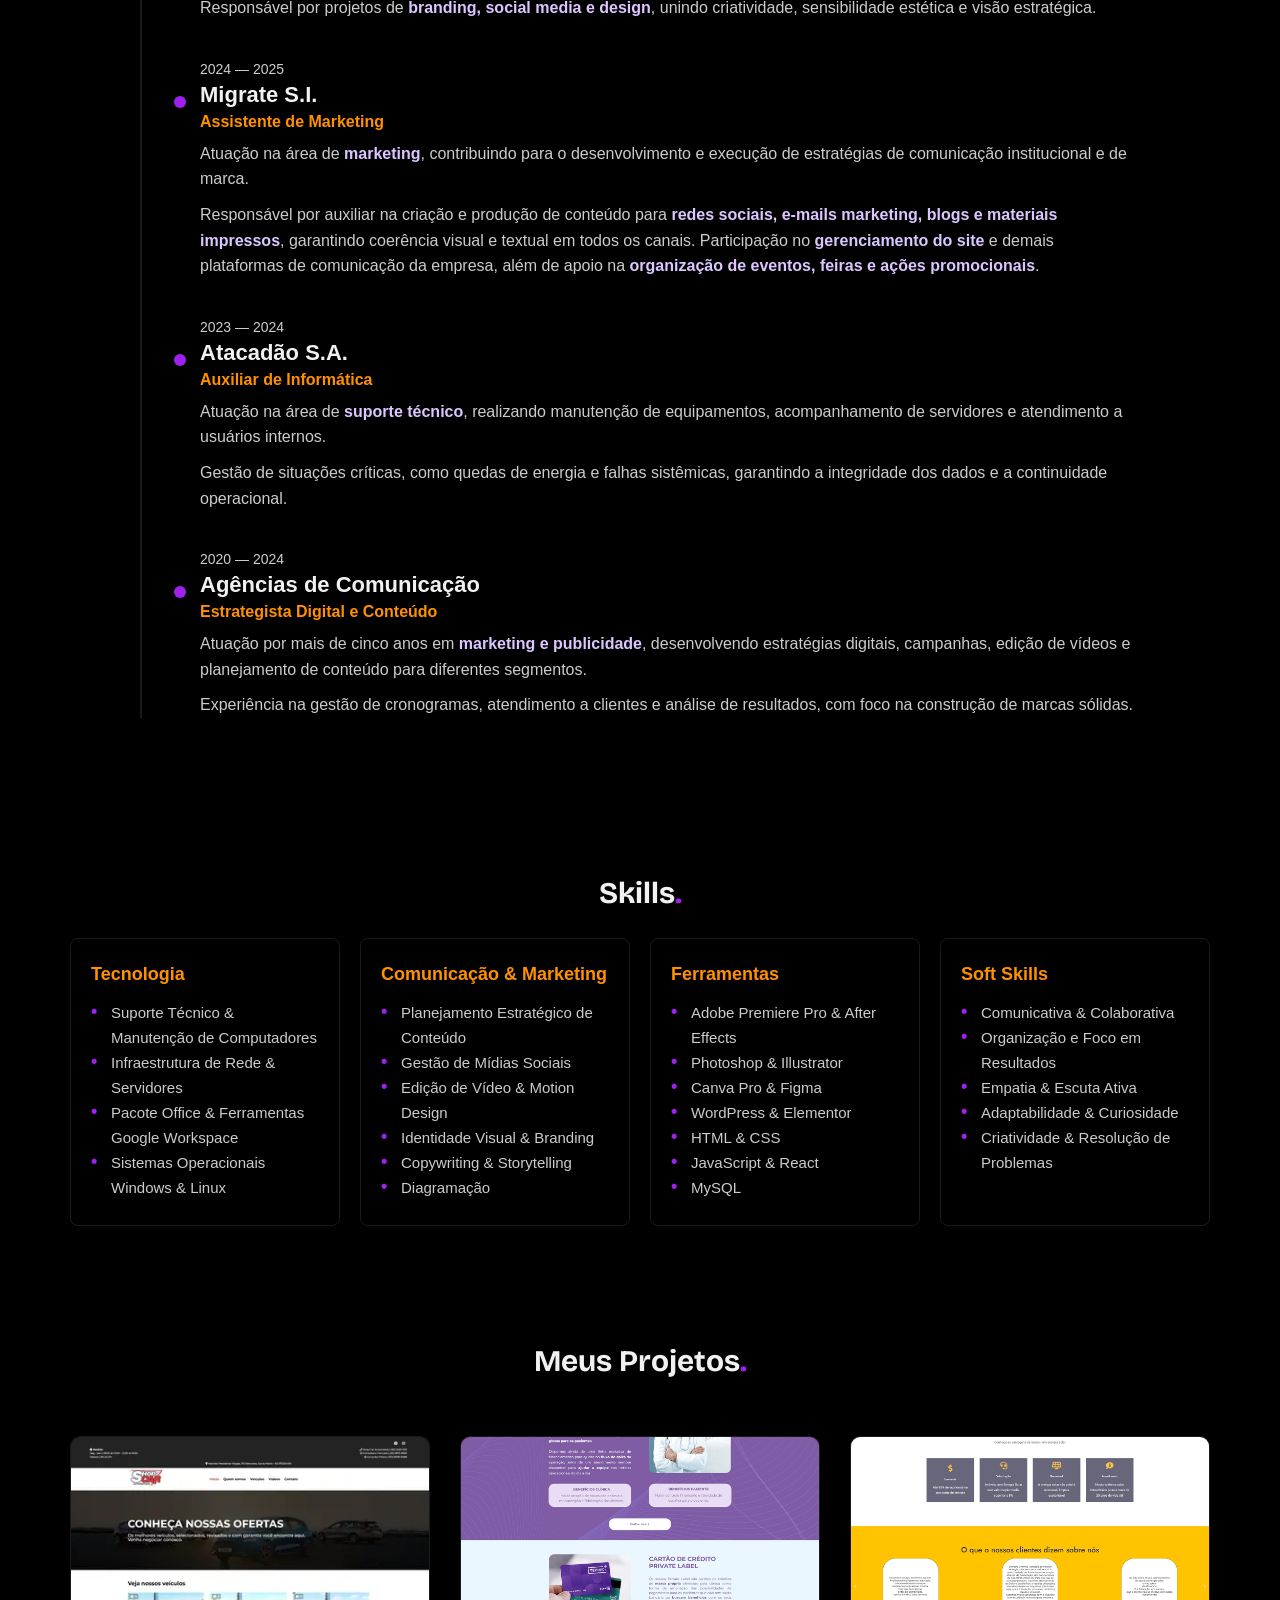
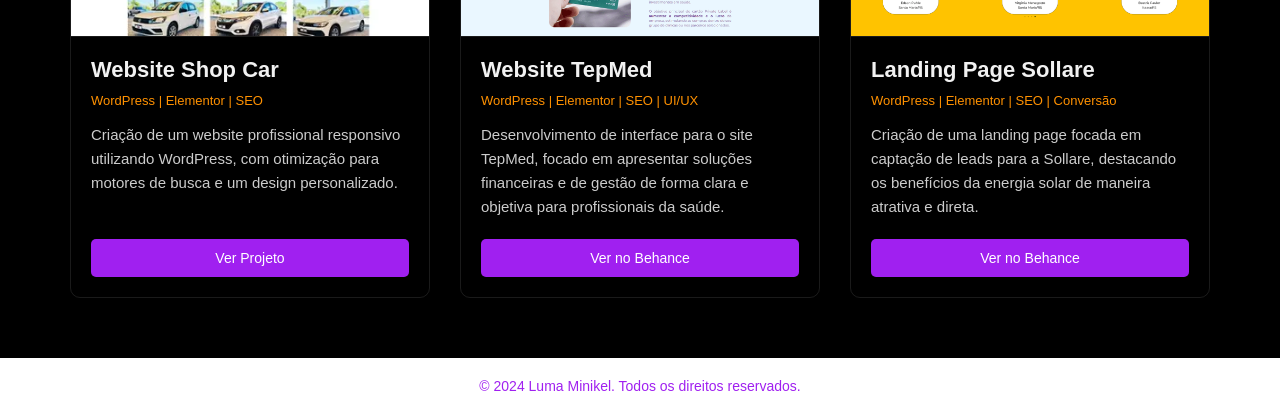
==== commit 2b9a7c09: "Update index.html" ====
--- a/index.html
+++ b/index.html
@@ -249,7 +249,7 @@
 
         <!-- Projeto 02: TepMed -->
         <article class="projeto-card">
-          <img src="assets/TepMed.jpg" alt="Layout do Website TepMed">
+          <img src="assets/TepMed.png" alt="Layout do Website TepMed">
           <div class="card-conteudo">
             <h3>Website TepMed</h3>
             <p class="tecnologias">WordPress | Elementor | SEO | UI/UX</p>
@@ -262,7 +262,7 @@
 
         <!-- Projeto 03: Sollare -->
         <article class="projeto-card">
-          <img src="assets/Sollare.jpg" alt="Layout da Landing Page Sollare">
+          <img src="assets/Sollare.png" alt="Layout da Landing Page Sollare">
           <div class="card-conteudo">
             <h3>Landing Page Sollare</h3>
             <p class="tecnologias">WordPress | Elementor | SEO | Conversão</p>
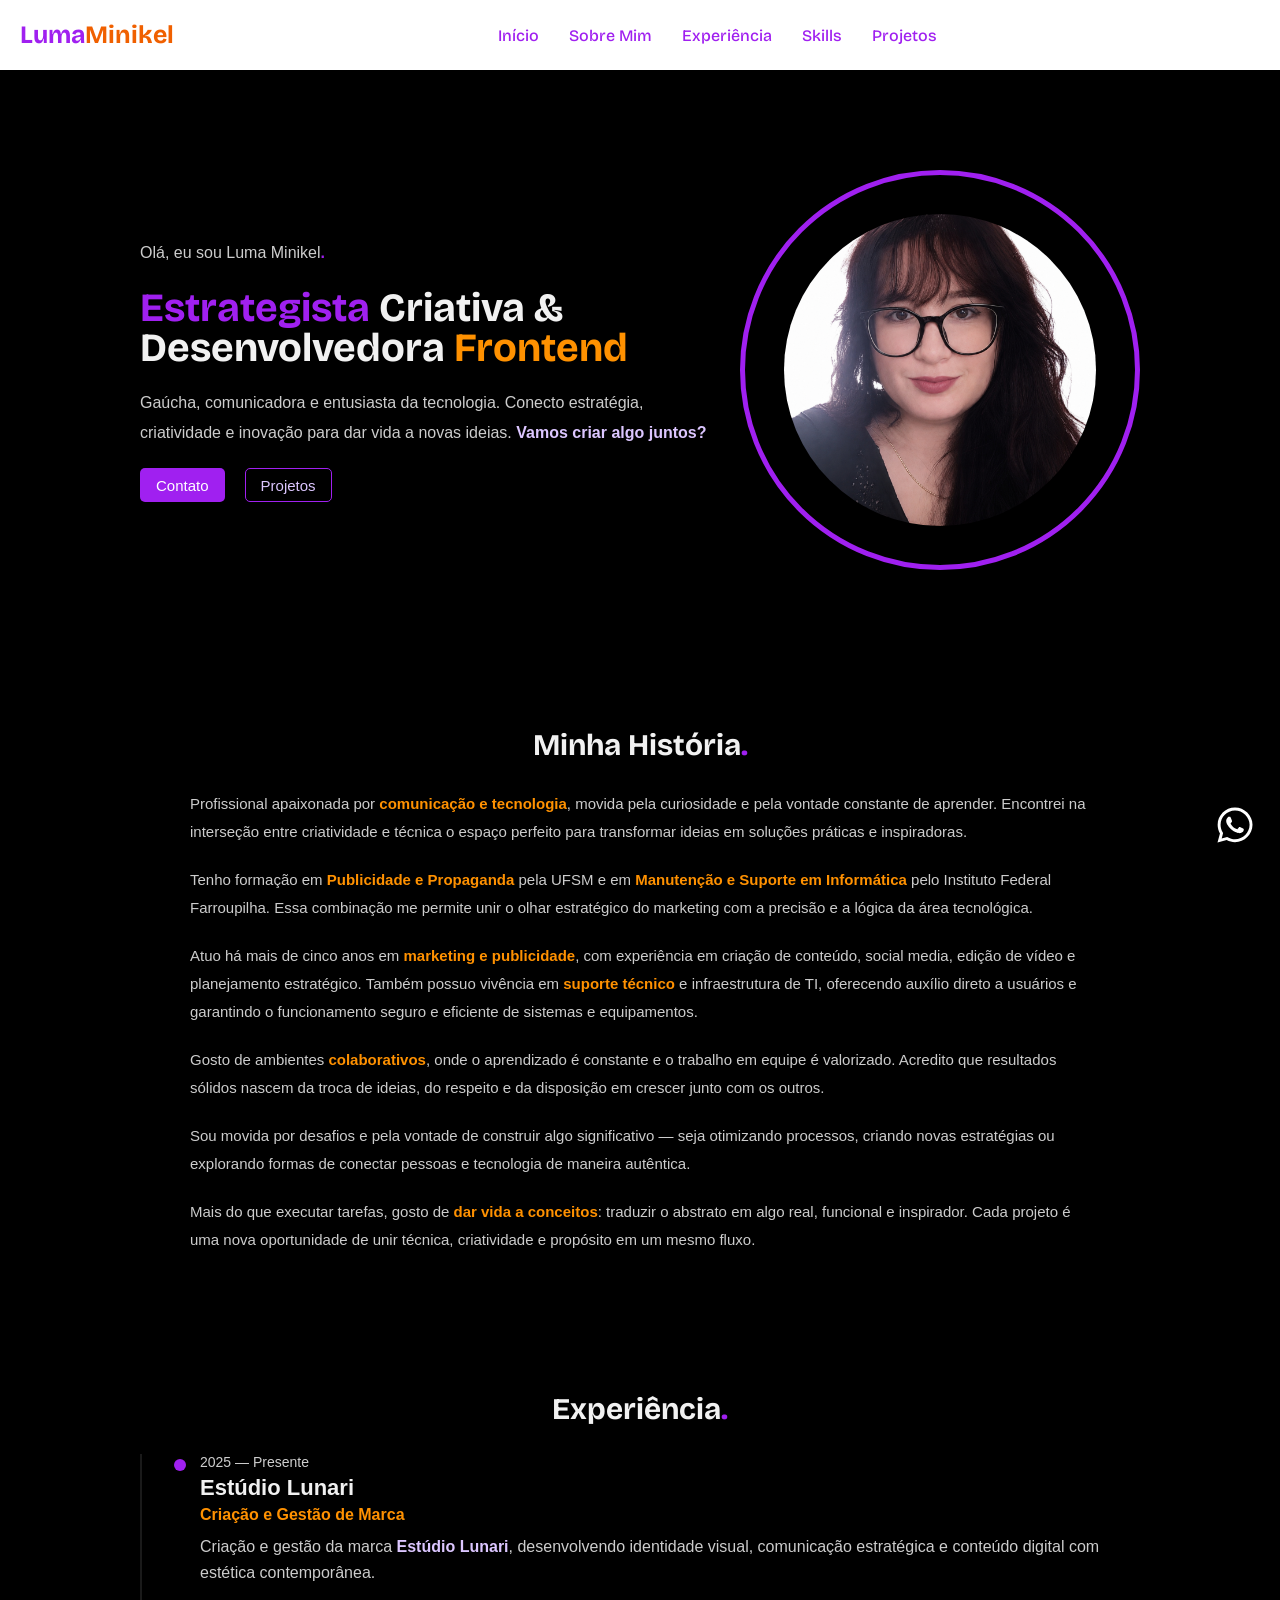
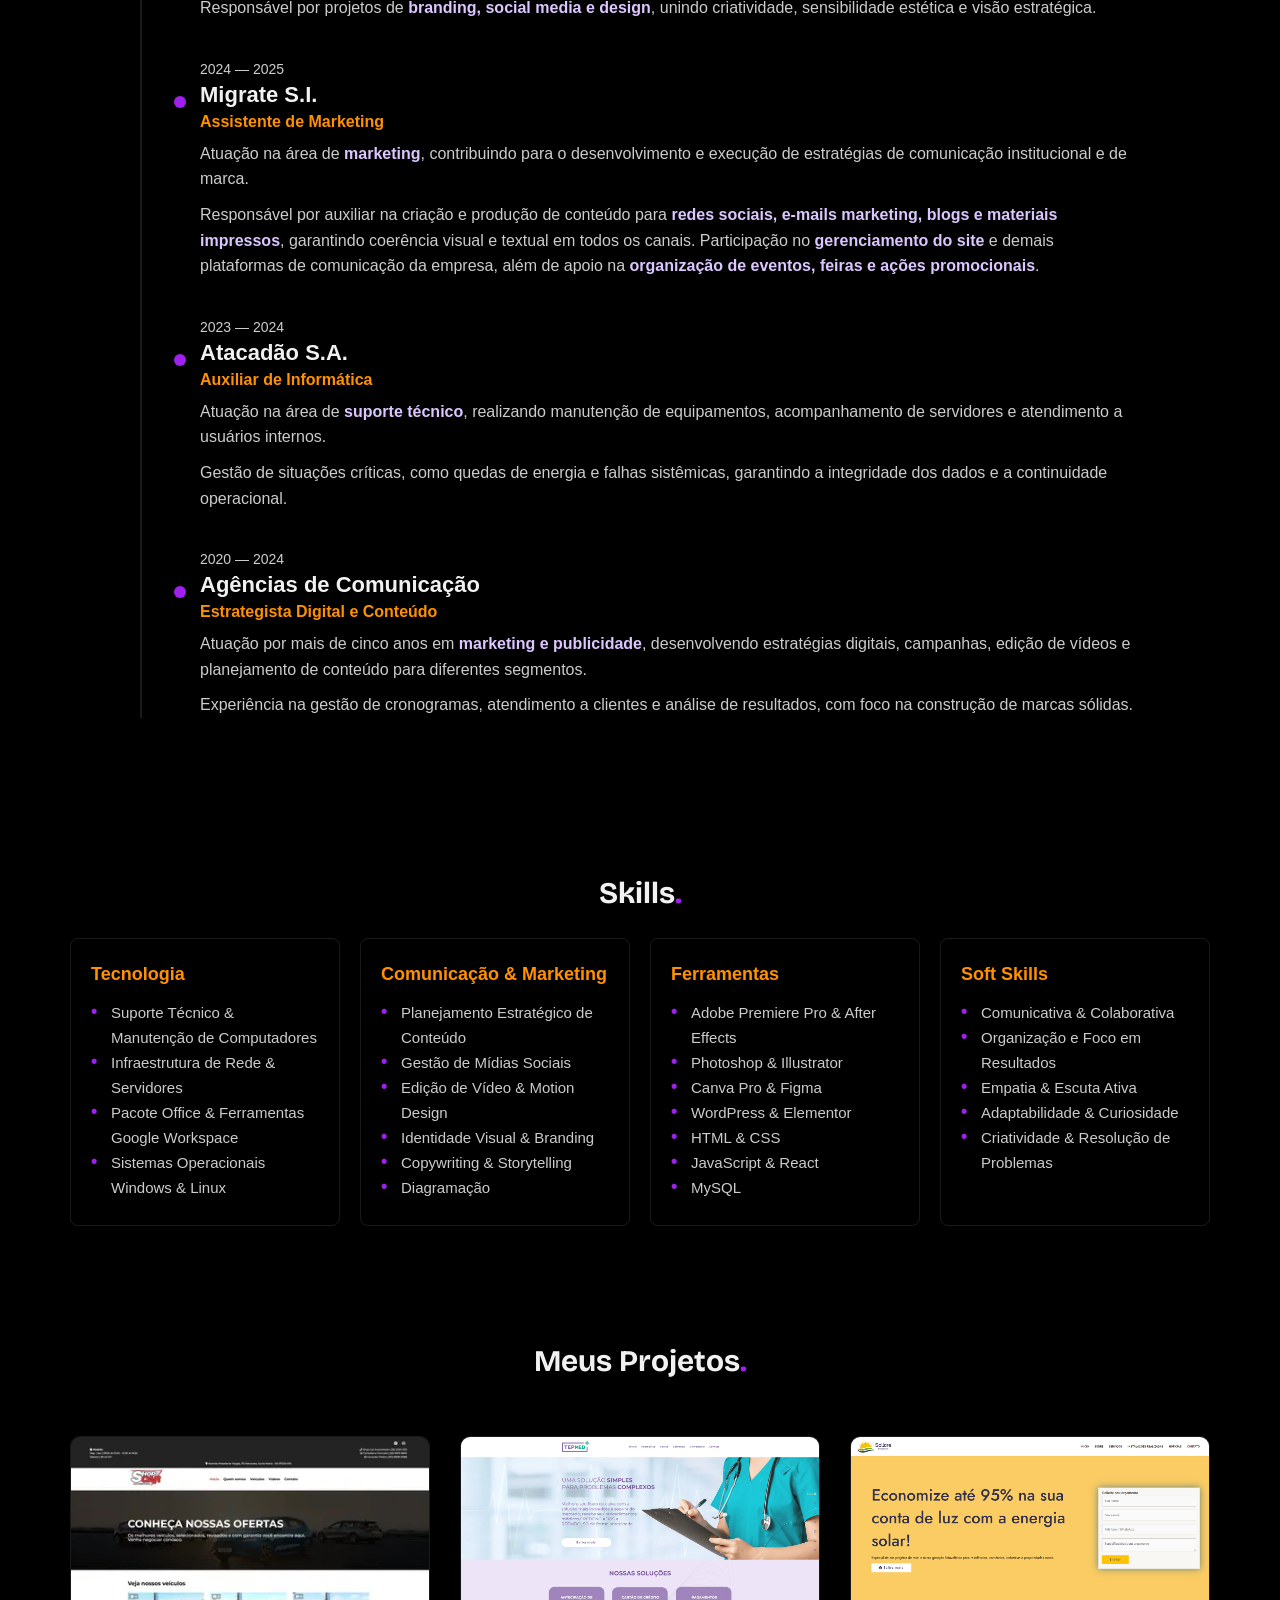
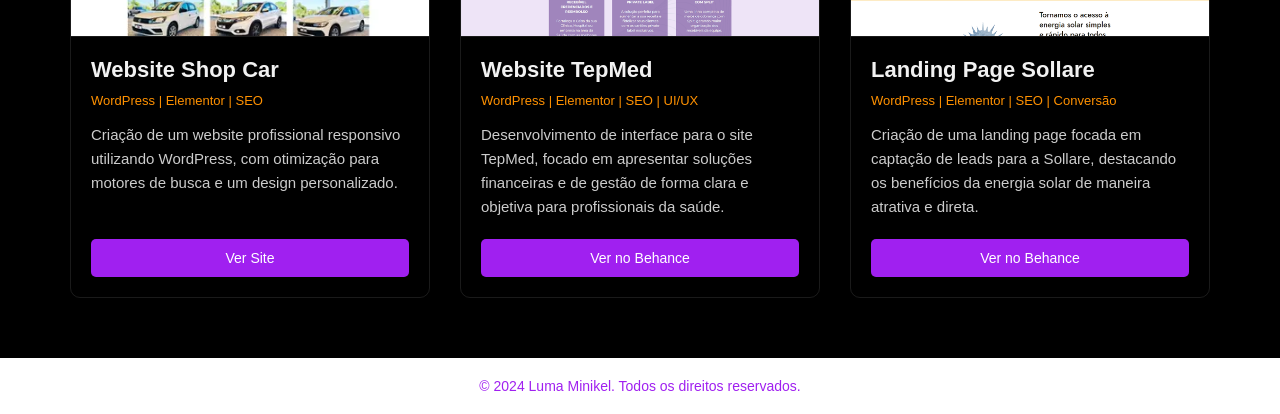
==== commit 0547cf44: "Update index.html" ====
--- a/index.html
+++ b/index.html
@@ -242,7 +242,7 @@
             <p class="tecnologias">WordPress | Elementor | SEO</p>
             <p class="descricao">Criação de um website profissional responsivo utilizando WordPress, com otimização para motores de busca e um design personalizado.</p>
             <div class="card-botoes">
-              <a href="https://shopcarautomoveis.com.br" target="_blank" class="primary">Ver Projeto</a>
+              <a href="https://shopcarautomoveis.com.br" target="_blank" class="primary">Ver Site</a>
             </div>
           </div>
         </article>
--- a/styles.css
+++ b/styles.css
@@ -607,6 +607,7 @@
   width: 100%;
   height: 20rem; /* Altura fixa para as imagens dos cards */
   object-fit: cover; /* Garante que a imagem cubra a área sem distorcer */
+  object-position: top; /* <--- ADICIONE ESTA LINHA AQUI */
   display: block;
   border-bottom: 0.1rem solid var(--color-sutil-border); /* Separador da imagem para o conteúdo */
 }
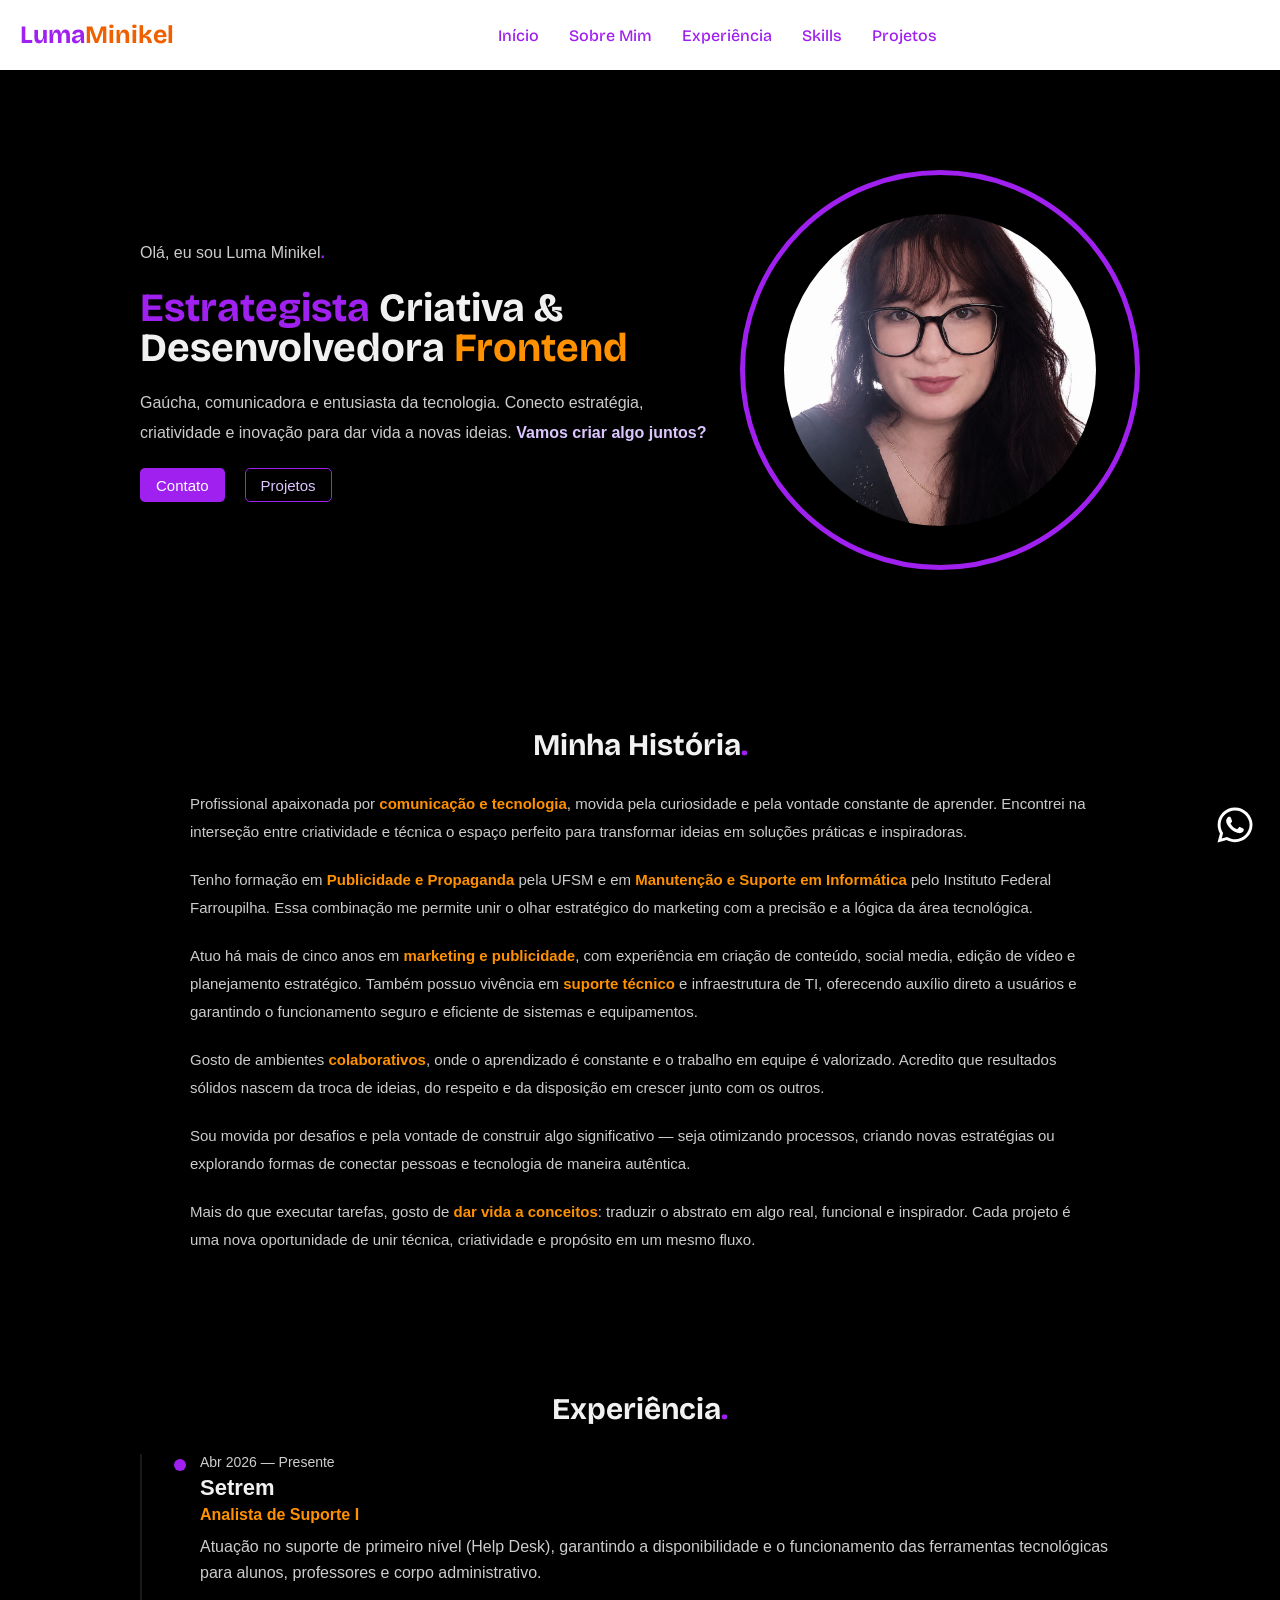
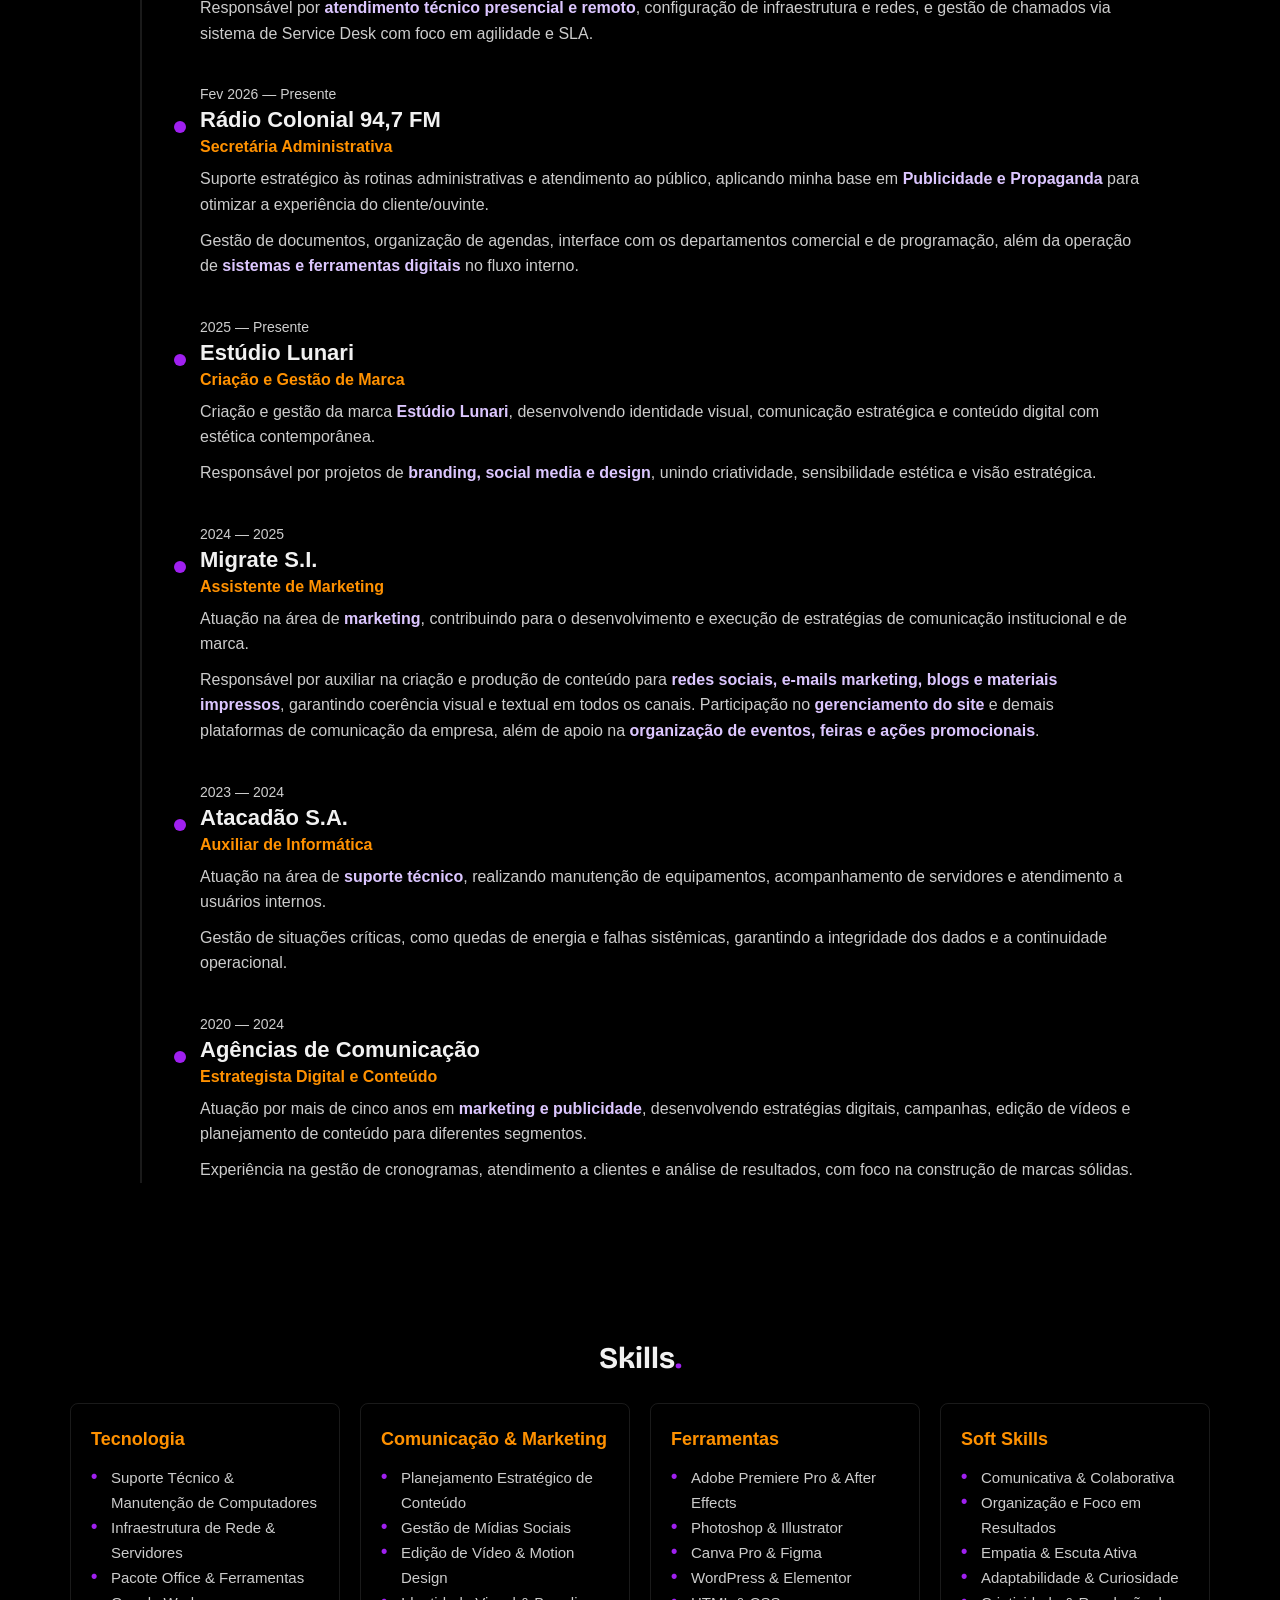
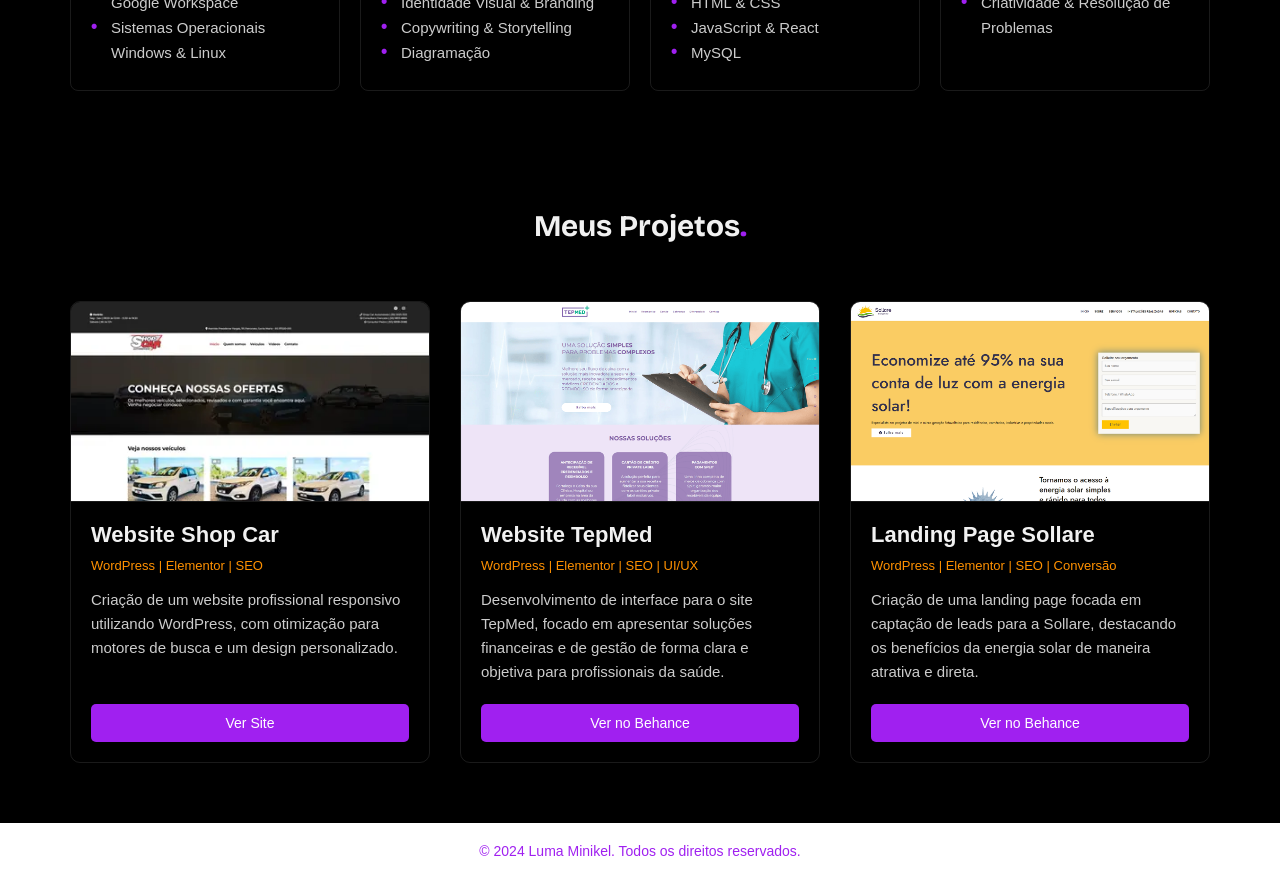
==== commit 2d311d42: "Experiência profissional" ====
--- a/index.html
+++ b/index.html
@@ -112,6 +112,35 @@
 
       <div class="linha-do-tempo-container">
 
+        <!-- Experiência 01: Setrem -->
+        <article class="item-experiencia">
+          <div class="data-e-ponto">
+            <span class="data">Abr 2026 — Presente</span>
+            <div class="ponto-timeline"></div>
+          </div>
+          <div class="conteudo-experiencia">
+            <h3>Setrem</h3>
+            <p class="cargo">Analista de Suporte I</p>
+            <p class="descricao">Atuação no suporte de primeiro nível (Help Desk), garantindo a disponibilidade e o funcionamento das ferramentas tecnológicas para alunos, professores e corpo administrativo.</p>
+            <p class="descricao">Responsável por <span class="enfaseterciaria">atendimento técnico presencial e remoto</span>, configuração de infraestrutura e redes, e gestão de chamados via sistema de Service Desk com foco em agilidade e SLA.</p>
+          </div>
+        </article>
+
+        <!-- Experiência 02: Rádio Colonial -->
+        <article class="item-experiencia">
+          <div class="data-e-ponto">
+            <span class="data">Fev 2026 — Presente</span>
+            <div class="ponto-timeline"></div>
+          </div>
+          <div class="conteudo-experiencia">
+            <h3>Rádio Colonial 94,7 FM</h3>
+            <p class="cargo">Secretária Administrativa</p>
+            <p class="descricao">Suporte estratégico às rotinas administrativas e atendimento ao público, aplicando minha base em <span class="enfaseterciaria">Publicidade e Propaganda</span> para otimizar a experiência do cliente/ouvinte.</p>
+            <p class="descricao">Gestão de documentos, organização de agendas, interface com os departamentos comercial e de programação, além da operação de <span class="enfaseterciaria">sistemas e ferramentas digitais</span> no fluxo interno.</p>
+          </div>
+        </article>
+
+        <!-- Experiência 03: Estúdio Lunari -->
         <article class="item-experiencia">
           <div class="data-e-ponto">
             <span class="data">2025 — Presente</span>
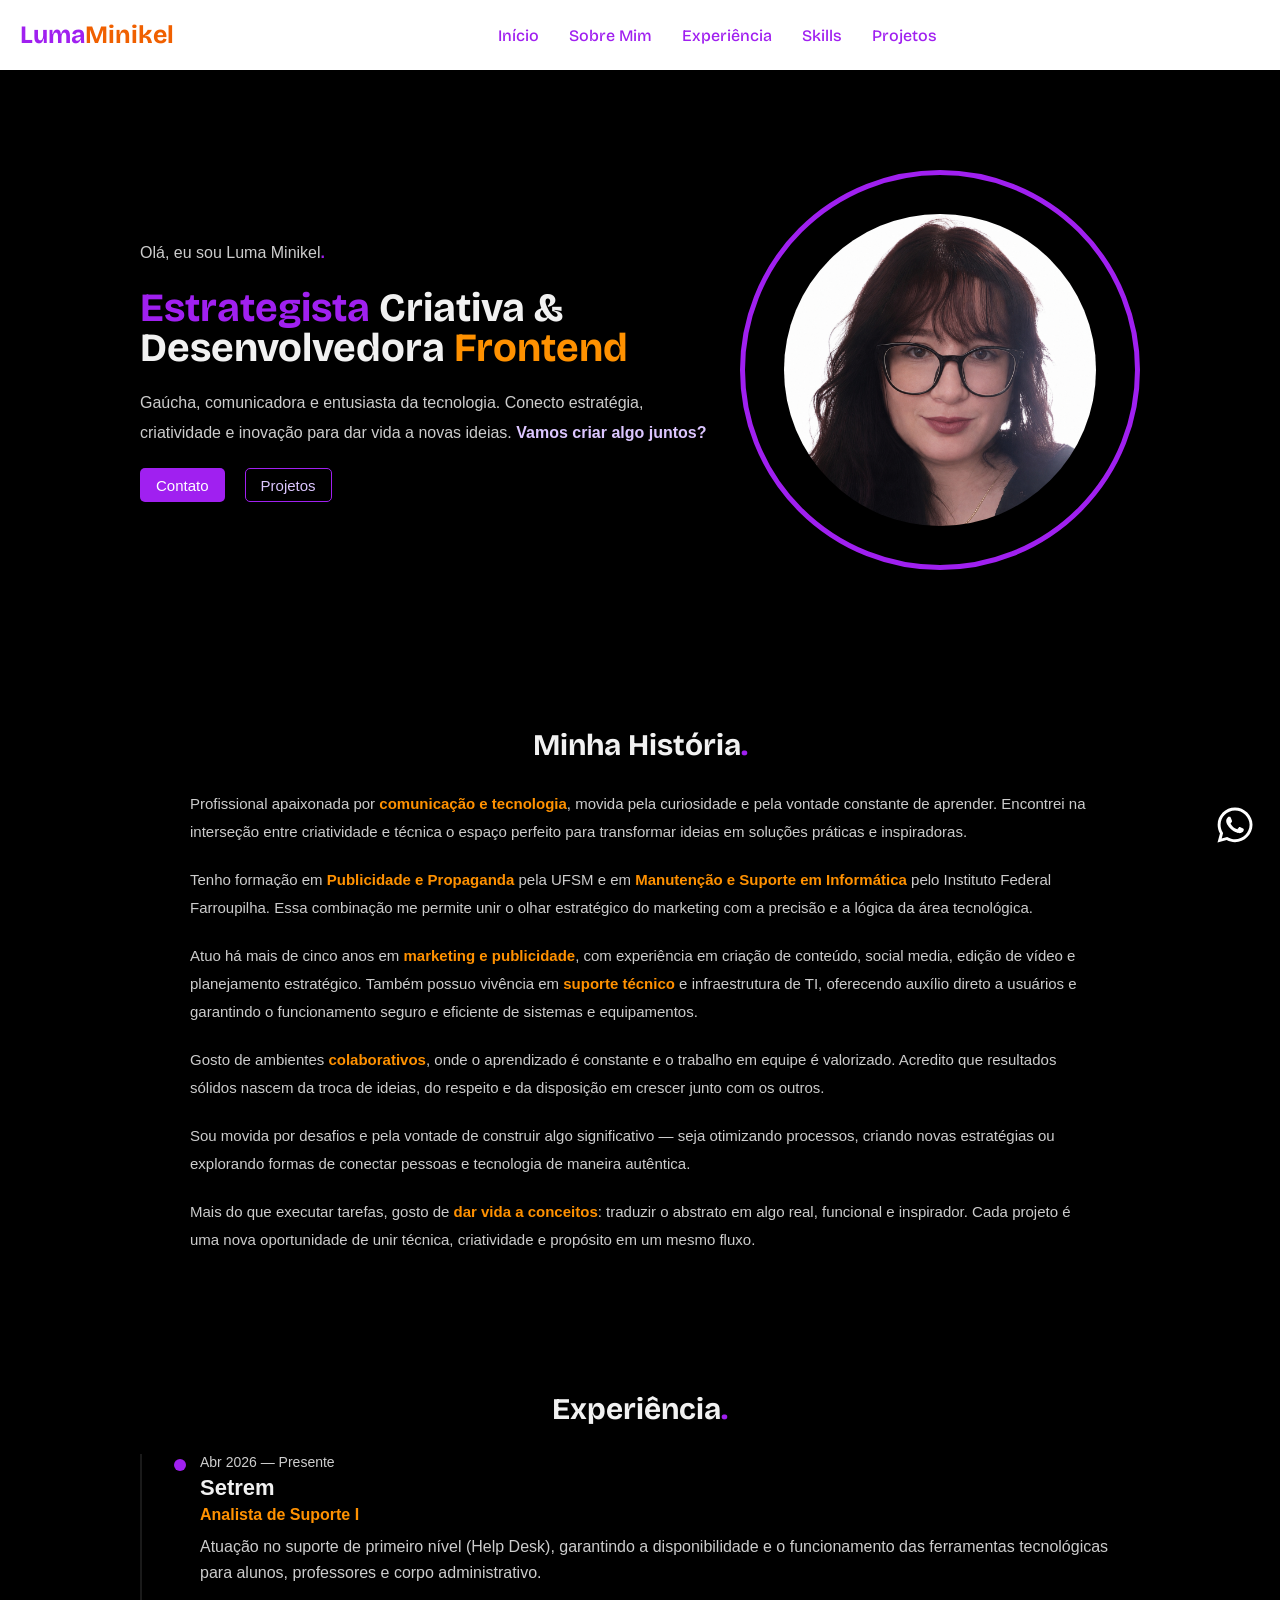
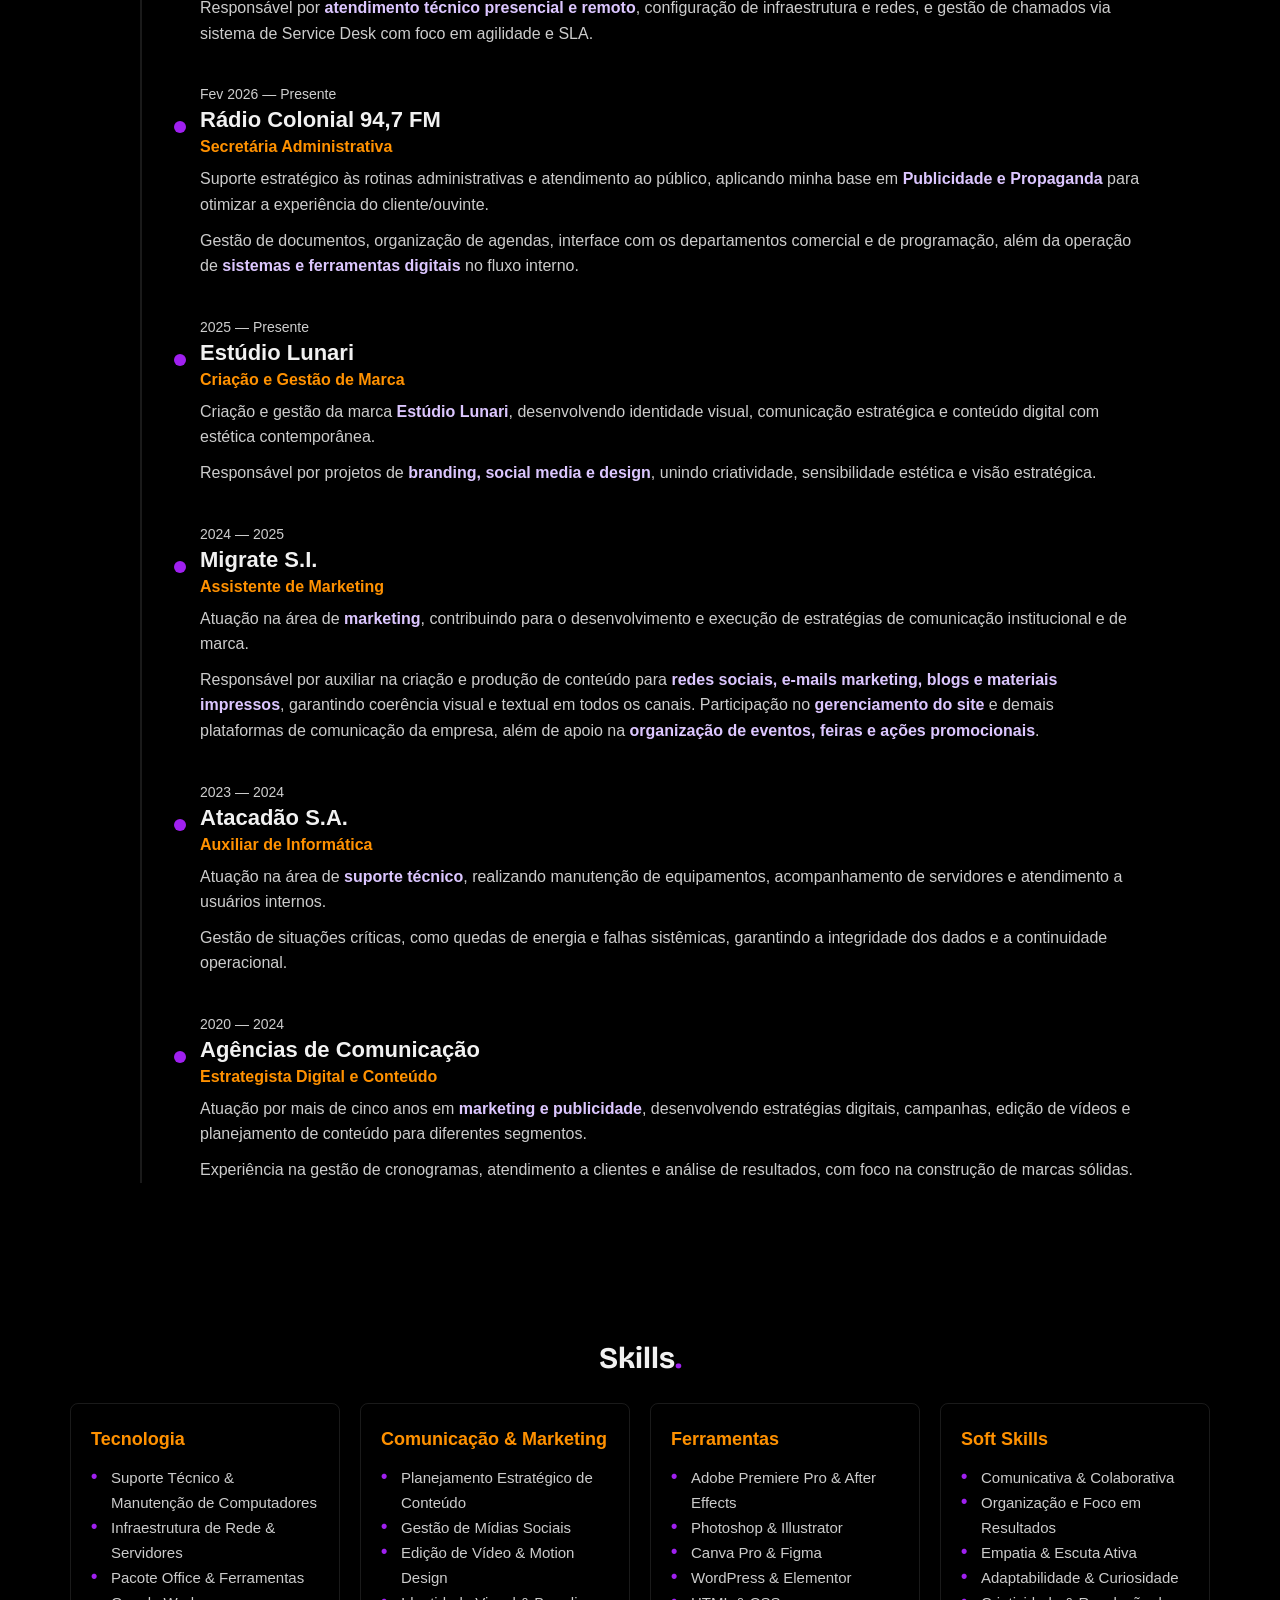
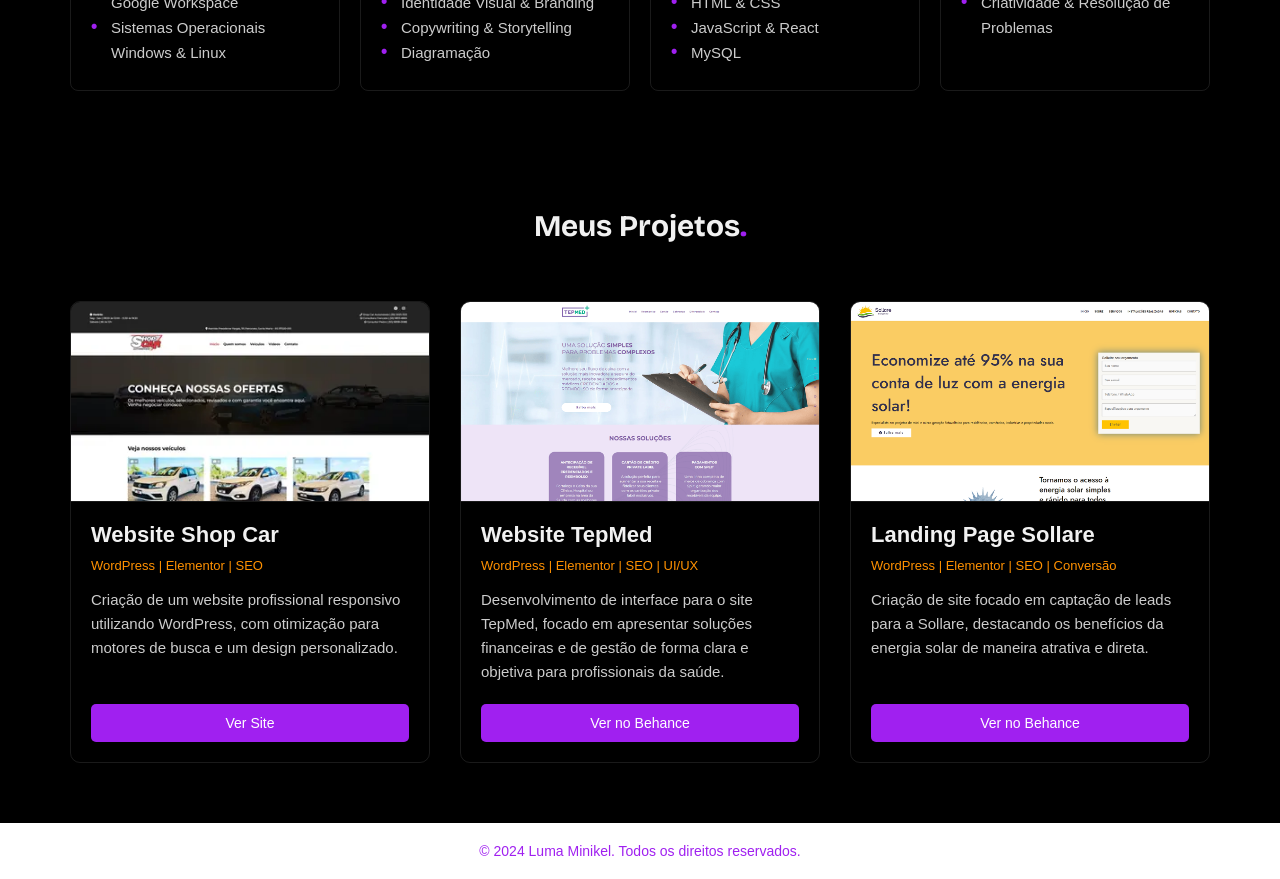
==== commit c92733dd: "Ajuste site" ====
--- a/index.html
+++ b/index.html
@@ -295,7 +295,7 @@
           <div class="card-conteudo">
             <h3>Landing Page Sollare</h3>
             <p class="tecnologias">WordPress | Elementor | SEO | Conversão</p>
-            <p class="descricao">Criação de uma landing page focada em captação de leads para a Sollare, destacando os benefícios da energia solar de maneira atrativa e direta.</p>
+            <p class="descricao">Criação de site focado em captação de leads para a Sollare, destacando os benefícios da energia solar de maneira atrativa e direta.</p>
             <div class="card-botoes">
               <a href="https://www.behance.net/gallery/210842069/DESENVOLVIMENTO-WEB-CLIENTE-SOLLARE-ENERGIA-SOLAR" target="_blank" class="primary">Ver no Behance</a>
             </div>
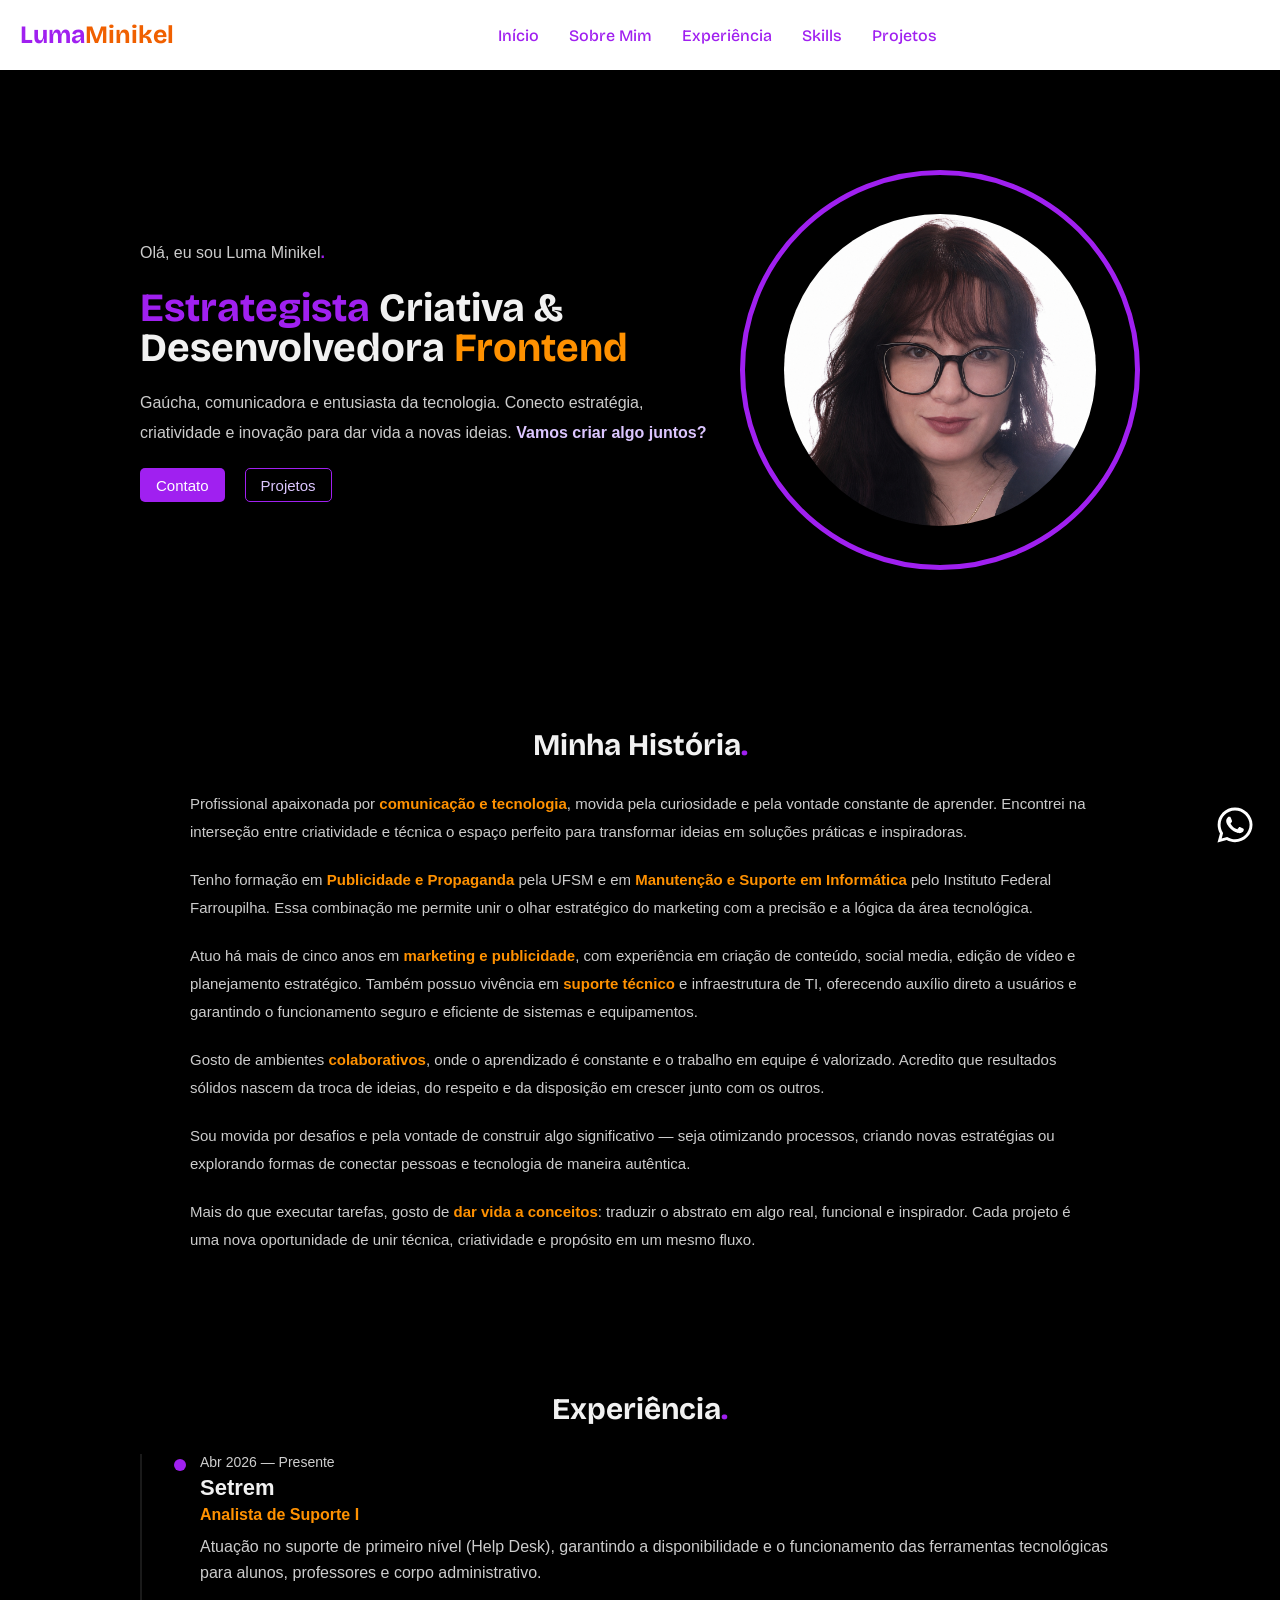
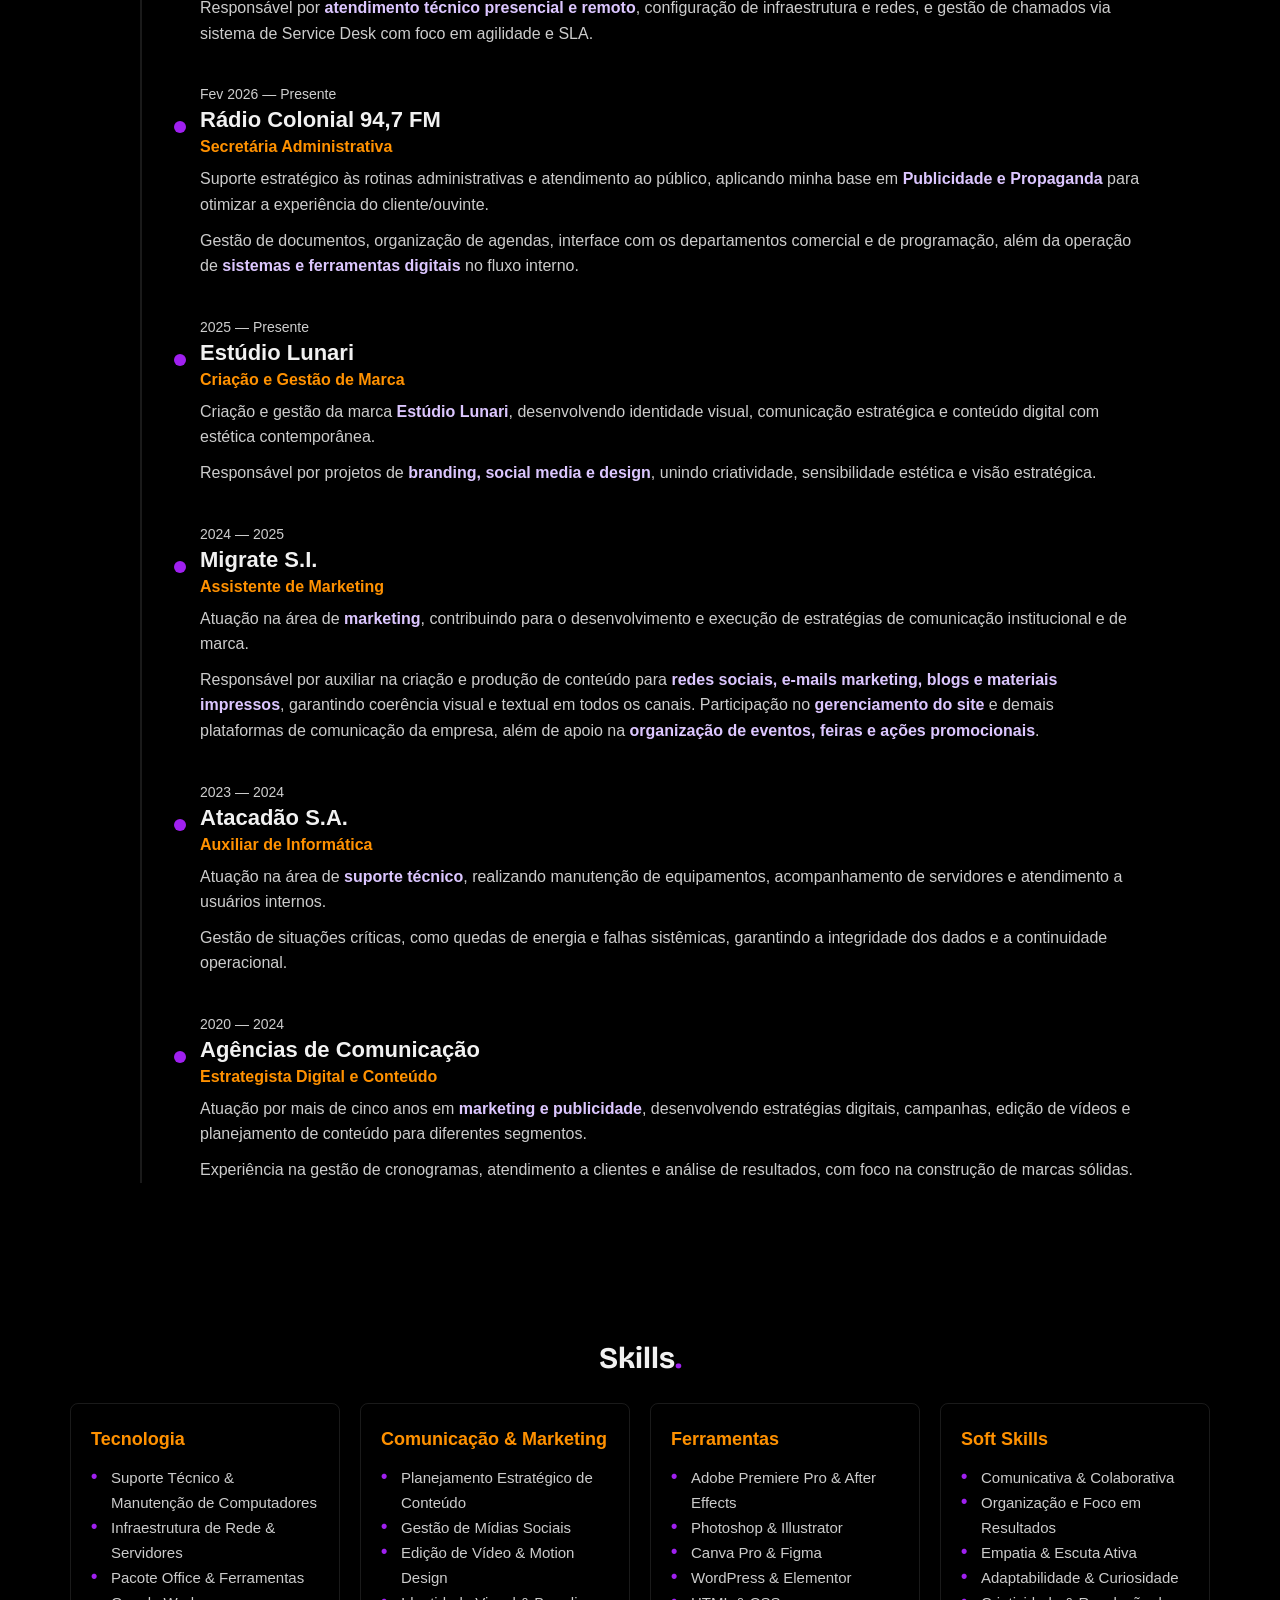
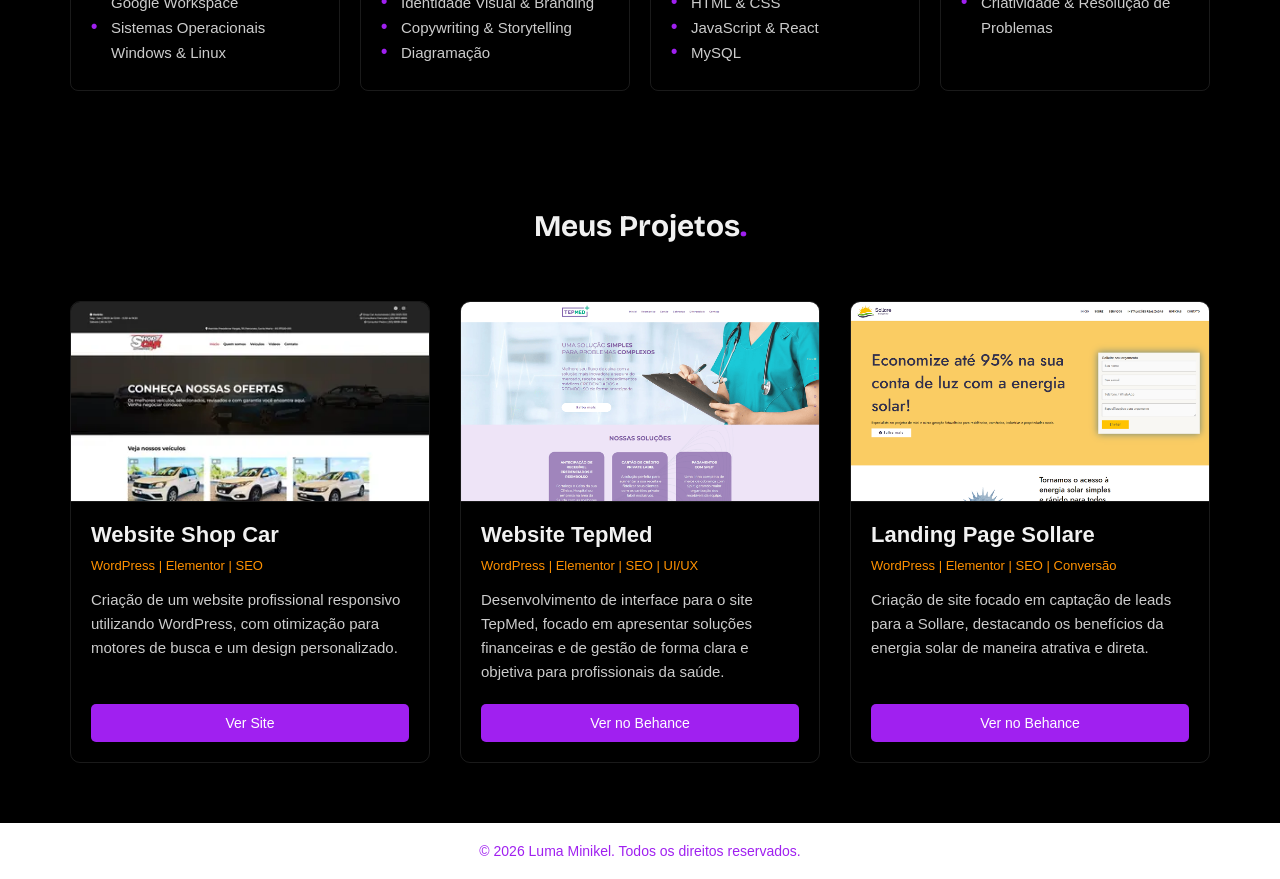
==== commit 28a065a1: "Add files via upload" ====
--- a/index.html
+++ b/index.html
@@ -13,17 +13,16 @@
     href="https://fonts.googleapis.com/css2?family=Bricolage+Grotesque:opsz,wght@12..96,200..800&family=Raleway:ital,wght@0,100..900;1,100..900&display=swap"
     rel="stylesheet">
 
-  <a href="https://wa.me/55559812413691" aria-label="Fale conosco no WhatsApp" target="_blank">
-    <img src="assets/whatsapp-brands-solid-full.svg" alt="Ícone do WhatsApp"
-      style="width: 50px; height: 50px; position: fixed; bottom: 50px; right: 20px; z-index: 1000;">
-  </a>
-
-
   <title>Luma Minikel</title>
 
 </head>
 
 <body>
+  <a href="https://wa.me/5555981241369" data-whatsapp aria-label="Fale conosco no WhatsApp" target="_blank">
+    <img src="assets/whatsapp-brands-solid-full.svg" alt="Ícone do WhatsApp"
+      style="width: 50px; height: 50px; position: fixed; bottom: 50px; right: 20px; z-index: 1000;">
+  </a>
+
   <main>
     <header>
       <a href="#">
@@ -43,272 +42,48 @@
 
     <section id="hero">
       <article>
-        <p> Olá, eu sou Luma Minikel<span class="enfaseprimaria">.</span></p>
-        <h1><span class="enfaseprimaria">Estrategista</span> Criativa & Desenvolvedora <span
-            class="enfasesecundaria">Frontend</span></h1>
-        <p> Gaúcha, comunicadora e entusiasta da tecnologia. Conecto estratégia, criatividade e inovação para dar vida a
-          novas ideias. <span class="enfaseterciaria">Vamos criar algo juntos?</span>
-        </p>
+        <p id="hero-saudacao"></p>
+        <h1 id="hero-titulo"></h1>
+        <p id="hero-texto"></p>
 
         <div class="hero-buttons" style="display: flex; gap: 2rem">
-          <a class="primary" href="https://wa.me/5555981241369" target="_blank" rel="noopener noreferrer">Contato</a>
+          <a class="primary" href="https://wa.me/5555981241369" data-whatsapp target="_blank" rel="noopener noreferrer">Contato</a>
 
           <a class="outline" href="#projects">Projetos</a>
         </div>
       </article>
       <div class="frame">
-        <img src="assets/Foto_Luma.webp" alt="Foto de perfil de Luma Minikel" fetchpriority="high">
+        <img id="hero-foto" alt="" fetchpriority="high">
       </div>
-    </section>
     </section>
     <section id="about">
       <h2>Minha História<span class="enfaseprimaria">.</span></h2>
-      <article>
-        <p>
-          Profissional apaixonada por <span class="enfasesecundaria">comunicação e tecnologia</span>, movida pela
-          curiosidade e pela vontade constante de aprender.
-          Encontrei na interseção entre criatividade e técnica o espaço perfeito para transformar ideias em soluções
-          práticas e inspiradoras.
-        </p>
-
-        <p>
-          Tenho formação em <span class="enfasesecundaria">Publicidade e Propaganda</span> pela UFSM e em <span
-            class="enfasesecundaria">Manutenção e Suporte em Informática</span> pelo Instituto Federal Farroupilha.
-          Essa combinação me permite unir o olhar estratégico do marketing com a precisão e a lógica da área
-          tecnológica.
-        </p>
-
-        <p>
-          Atuo há mais de cinco anos em <span class="enfasesecundaria">marketing e publicidade</span>, com experiência
-          em
-          criação de conteúdo, social media, edição de vídeo e planejamento estratégico.
-          Também possuo vivência em <span class="enfasesecundaria">suporte técnico</span> e infraestrutura de TI,
-          oferecendo auxílio direto a usuários e garantindo o funcionamento seguro e eficiente de sistemas e
-          equipamentos.
-        </p>
-
-        <p>
-          Gosto de ambientes <span class="enfasesecundaria">colaborativos</span>, onde o aprendizado é constante e o
-          trabalho em equipe é valorizado.
-          Acredito que resultados sólidos nascem da troca de ideias, do respeito e da disposição em crescer junto com os
-          outros.
-        </p>
-
-        <p>
-          Sou movida por desafios e pela vontade de construir algo significativo — seja otimizando processos, criando
-          novas estratégias ou explorando formas de conectar pessoas e tecnologia de maneira autêntica.
-        </p>
-
-        <p>
-          Mais do que executar tarefas, gosto de <span class="enfasesecundaria">dar vida a conceitos</span>: traduzir o
-          abstrato em algo real, funcional e inspirador.
-          Cada projeto é uma nova oportunidade de unir técnica, criatividade e propósito em um mesmo fluxo.
-        </p>
-
-      </article>
+      <article id="sobre-texto"></article>
     </section>
     <section id="experience">
       <h2>Experiência<span class="enfaseprimaria">.</span></h2>
 
-      <div class="linha-do-tempo-container">
-
-        <!-- Experiência 01: Setrem -->
-        <article class="item-experiencia">
-          <div class="data-e-ponto">
-            <span class="data">Abr 2026 — Presente</span>
-            <div class="ponto-timeline"></div>
-          </div>
-          <div class="conteudo-experiencia">
-            <h3>Setrem</h3>
-            <p class="cargo">Analista de Suporte I</p>
-            <p class="descricao">Atuação no suporte de primeiro nível (Help Desk), garantindo a disponibilidade e o funcionamento das ferramentas tecnológicas para alunos, professores e corpo administrativo.</p>
-            <p class="descricao">Responsável por <span class="enfaseterciaria">atendimento técnico presencial e remoto</span>, configuração de infraestrutura e redes, e gestão de chamados via sistema de Service Desk com foco em agilidade e SLA.</p>
-          </div>
-        </article>
-
-        <!-- Experiência 02: Rádio Colonial -->
-        <article class="item-experiencia">
-          <div class="data-e-ponto">
-            <span class="data">Fev 2026 — Presente</span>
-            <div class="ponto-timeline"></div>
-          </div>
-          <div class="conteudo-experiencia">
-            <h3>Rádio Colonial 94,7 FM</h3>
-            <p class="cargo">Secretária Administrativa</p>
-            <p class="descricao">Suporte estratégico às rotinas administrativas e atendimento ao público, aplicando minha base em <span class="enfaseterciaria">Publicidade e Propaganda</span> para otimizar a experiência do cliente/ouvinte.</p>
-            <p class="descricao">Gestão de documentos, organização de agendas, interface com os departamentos comercial e de programação, além da operação de <span class="enfaseterciaria">sistemas e ferramentas digitais</span> no fluxo interno.</p>
-          </div>
-        </article>
-
-        <!-- Experiência 03: Estúdio Lunari -->
-        <article class="item-experiencia">
-          <div class="data-e-ponto">
-            <span class="data">2025 — Presente</span>
-            <div class="ponto-timeline"></div>
-          </div>
-          <div class="conteudo-experiencia">
-            <h3>Estúdio Lunari</h3>
-            <p class="cargo">Criação e Gestão de Marca</p>
-            <p class="descricao">Criação e gestão da marca <span class="enfaseterciaria">Estúdio Lunari</span>,
-              desenvolvendo
-              identidade visual, comunicação estratégica e conteúdo digital com estética contemporânea.</p>
-            <p class="descricao">Responsável por projetos de <span class="enfaseterciaria">branding, social media e
-                design</span>, unindo criatividade, sensibilidade estética e visão estratégica.</p>
-          </div>
-        </article>
-
-        <article class="item-experiencia">
-          <div class="data-e-ponto">
-            <span class="data">2024 — 2025</span>
-            <div class="ponto-timeline"></div>
-          </div>
-          <div class="conteudo-experiencia">
-            <h3>Migrate S.I.</h3>
-            <p class="cargo">Assistente de Marketing</p>
-            <p class="descricao">Atuação na área de <span class="enfaseterciaria">marketing</span>, contribuindo para o
-              desenvolvimento e execução de estratégias de comunicação institucional e de marca.</p>
-            <p class="descricao">Responsável por auxiliar na criação e produção de conteúdo para <span
-                class="enfaseterciaria">redes sociais, e-mails marketing, blogs e materiais impressos</span>, garantindo
-              coerência visual e textual em todos os canais. Participação no <span class="enfaseterciaria">gerenciamento
-                do site</span> e demais plataformas de comunicação da empresa, além de apoio na <span
-                class="enfaseterciaria">organização de eventos, feiras e ações promocionais</span>.</p>
-          </div>
-        </article>
-        <article class="item-experiencia">
-          <div class="data-e-ponto">
-            <span class="data">2023 — 2024</span>
-            <div class="ponto-timeline"></div>
-          </div>
-          <div class="conteudo-experiencia">
-            <h3>Atacadão S.A.</h3>
-            <p class="cargo">Auxiliar de Informática</p>
-            <p class="descricao">Atuação na área de <span class="enfaseterciaria">suporte técnico</span>, realizando
-              manutenção de equipamentos, acompanhamento de servidores e atendimento a usuários internos.</p>
-            <p class="descricao">Gestão de situações críticas, como quedas de energia e falhas sistêmicas, garantindo a
-              integridade dos dados e a continuidade operacional.</p>
-          </div>
-        </article>
-        <article class="item-experiencia">
-          <div class="data-e-ponto">
-            <span class="data">2020 — 2024</span>
-            <div class="ponto-timeline"></div>
-          </div>
-          <div class="conteudo-experiencia">
-            <h3>Agências de Comunicação</h3>
-            <p class="cargo">Estrategista Digital e Conteúdo</p>
-            <p class="descricao">Atuação por mais de cinco anos em <span class="enfaseterciaria">marketing e
-                publicidade</span>, desenvolvendo estratégias digitais, campanhas, edição de vídeos e planejamento de
-              conteúdo para diferentes segmentos.</p>
-            <p class="descricao">Experiência na gestão de cronogramas, atendimento a clientes e análise de resultados,
-              com foco na construção de marcas sólidas.</p>
-          </div>
-        </article>
-
-
-      </div>
+      <div class="linha-do-tempo-container" id="lista-experiencia"></div>
     </section>
 
     <section id="skills">
       <h2>Skills<span class="enfaseprimaria">.</span></h2>
-      <article>
-        <div class="skillGroup">
-          <h3 class="skillTitle">Tecnologia</h3>
-          <ul>
-            <li>Suporte Técnico & Manutenção de Computadores</li>
-            <li>Infraestrutura de Rede & Servidores</li>
-            <li>Pacote Office & Ferramentas Google Workspace</li>
-            <li>Sistemas Operacionais Windows & Linux</li>
-          </ul>
-        </div>
-
-        <div class="skillGroup">
-          <h3 class="skillTitle">Comunicação & Marketing</h3>
-          <ul>
-            <li>Planejamento Estratégico de Conteúdo</li>
-            <li>Gestão de Mídias Sociais</li>
-            <li>Edição de Vídeo & Motion Design</li>
-            <li>Identidade Visual & Branding</li>
-            <li>Copywriting & Storytelling</li>
-            <li>Diagramação</li>
-          </ul>
-        </div>
-
-        <div class="skillGroup">
-          <h3 class="skillTitle">Ferramentas</h3>
-          <ul>
-            <li>Adobe Premiere Pro & After Effects</li>
-            <li>Photoshop & Illustrator</li>
-            <li>Canva Pro & Figma</li>
-            <li>WordPress & Elementor</li>
-            <li>HTML & CSS</li>
-            <li>JavaScript & React</li>
-            <li>MySQL</li>
-          </ul>
-        </div>
-
-        <div class="skillGroup">
-          <h3 class="skillTitle">Soft Skills</h3>
-          <ul>
-            <li>Comunicativa & Colaborativa</li>
-            <li>Organização e Foco em Resultados</li>
-            <li>Empatia & Escuta Ativa</li>
-            <li>Adaptabilidade & Curiosidade</li>
-            <li>Criatividade & Resolução de Problemas</li>
-          </ul>
-        </div>
-      </article>
+      <article id="lista-skills"></article>
     </section>
 
     <section id="projects">
       <h2>Meus Projetos<span class="enfaseprimaria">.</span></h2>
-      <div class="projetos-grid">
-
-      <!-- Projeto 01: Shop Car -->
-        <article class="projeto-card">
-          <img src="assets/Shopcar Banner.webp" alt="Website Shop Car Automóveis">
-          <div class="card-conteudo">
-            <h3>Website Shop Car</h3>
-            <p class="tecnologias">WordPress | Elementor | SEO</p>
-            <p class="descricao">Criação de um website profissional responsivo utilizando WordPress, com otimização para motores de busca e um design personalizado.</p>
-            <div class="card-botoes">
-              <a href="https://shopcarautomoveis.com.br" target="_blank" class="primary">Ver Site</a>
-            </div>
-          </div>
-        </article>
-
-        <!-- Projeto 02: TepMed -->
-        <article class="projeto-card">
-          <img src="assets/TepMed.png" alt="Layout do Website TepMed">
-          <div class="card-conteudo">
-            <h3>Website TepMed</h3>
-            <p class="tecnologias">WordPress | Elementor | SEO | UI/UX</p>
-            <p class="descricao">Desenvolvimento de interface para o site TepMed, focado em apresentar soluções financeiras e de gestão de forma clara e objetiva para profissionais da saúde.</p>
-            <div class="card-botoes">
-              <a href="https://www.behance.net/gallery/210842467/DESENVOLVIMENTO-WEB-TEPMED" target="_blank" class="primary">Ver no Behance</a>
-            </div>
-          </div>
-        </article>
-
-        <!-- Projeto 03: Sollare -->
-        <article class="projeto-card">
-          <img src="assets/Sollare.png" alt="Layout da Landing Page Sollare">
-          <div class="card-conteudo">
-            <h3>Landing Page Sollare</h3>
-            <p class="tecnologias">WordPress | Elementor | SEO | Conversão</p>
-            <p class="descricao">Criação de site focado em captação de leads para a Sollare, destacando os benefícios da energia solar de maneira atrativa e direta.</p>
-            <div class="card-botoes">
-              <a href="https://www.behance.net/gallery/210842069/DESENVOLVIMENTO-WEB-CLIENTE-SOLLARE-ENERGIA-SOLAR" target="_blank" class="primary">Ver no Behance</a>
-            </div>
-          </div>
-        </article>
-
-      </div>
+      <div class="projetos-grid" id="lista-projetos"></div>
     </section>
 
   </main>
   <footer>
-    <p>© 2024 Luma Minikel. Todos os direitos reservados.</p>
+    <p id="rodape-texto">© 2026 Luma Minikel. Todos os direitos reservados.</p>
   </footer>
+  <noscript>
+    <p style="text-align: center; padding: 2rem;">Ative o JavaScript para ver o conteúdo deste portfólio.</p>
+  </noscript>
+  <script src="render.js" defer></script>
   <script src="main.js" defer></script>
 </body>
 
--- a/styles.css
+++ b/styles.css
@@ -48,7 +48,7 @@
 }
 
 .reaway-regular {
-  font-family: "Relaway", sans-serif;
+  font-family: "Raleway", sans-serif;
   font-weight: 400;
   font-style: normal;
 }
@@ -59,7 +59,7 @@
   min-height: 100vh;
   background-color: var(--background-color);
   color: var(--font-color);
-  font-family: Relaway, sans-serif;
+  font-family: Raleway, sans-serif;
   font-size: 1.5rem;
   font-weight: 500;
 }
